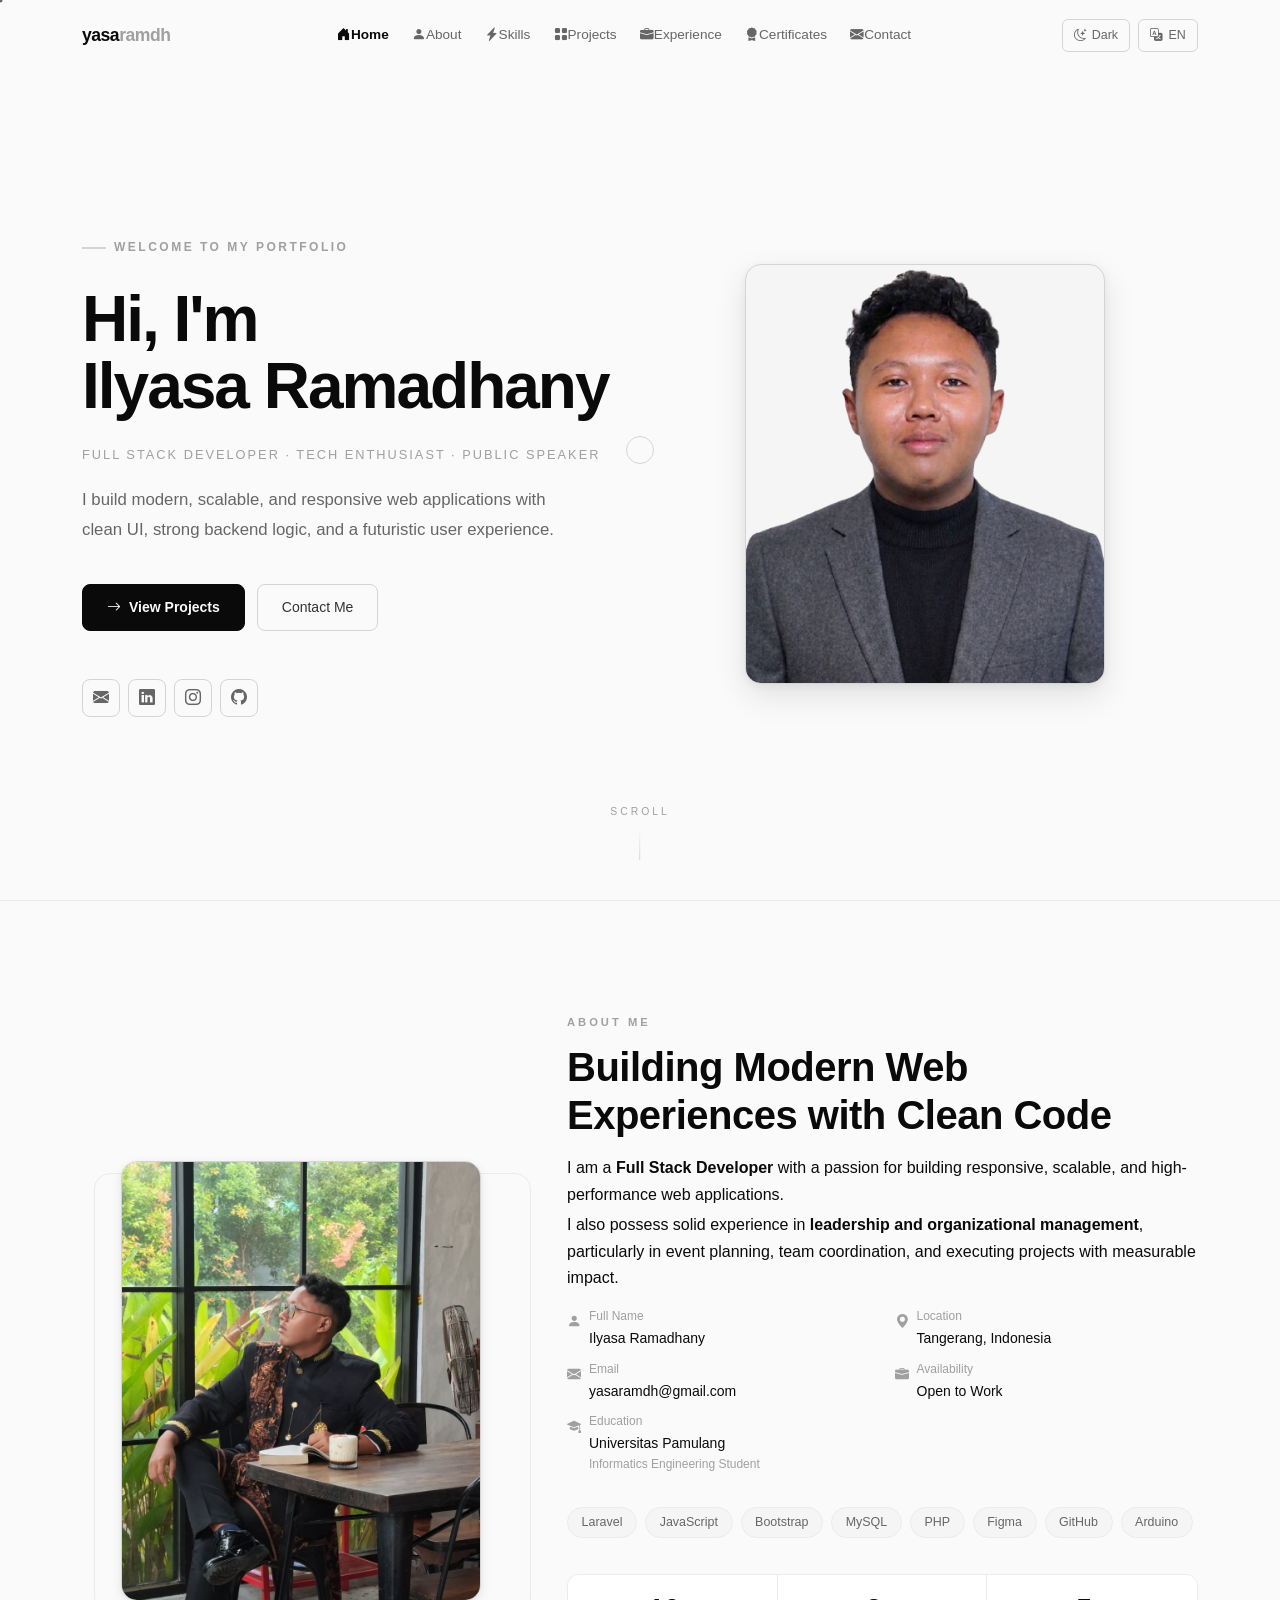
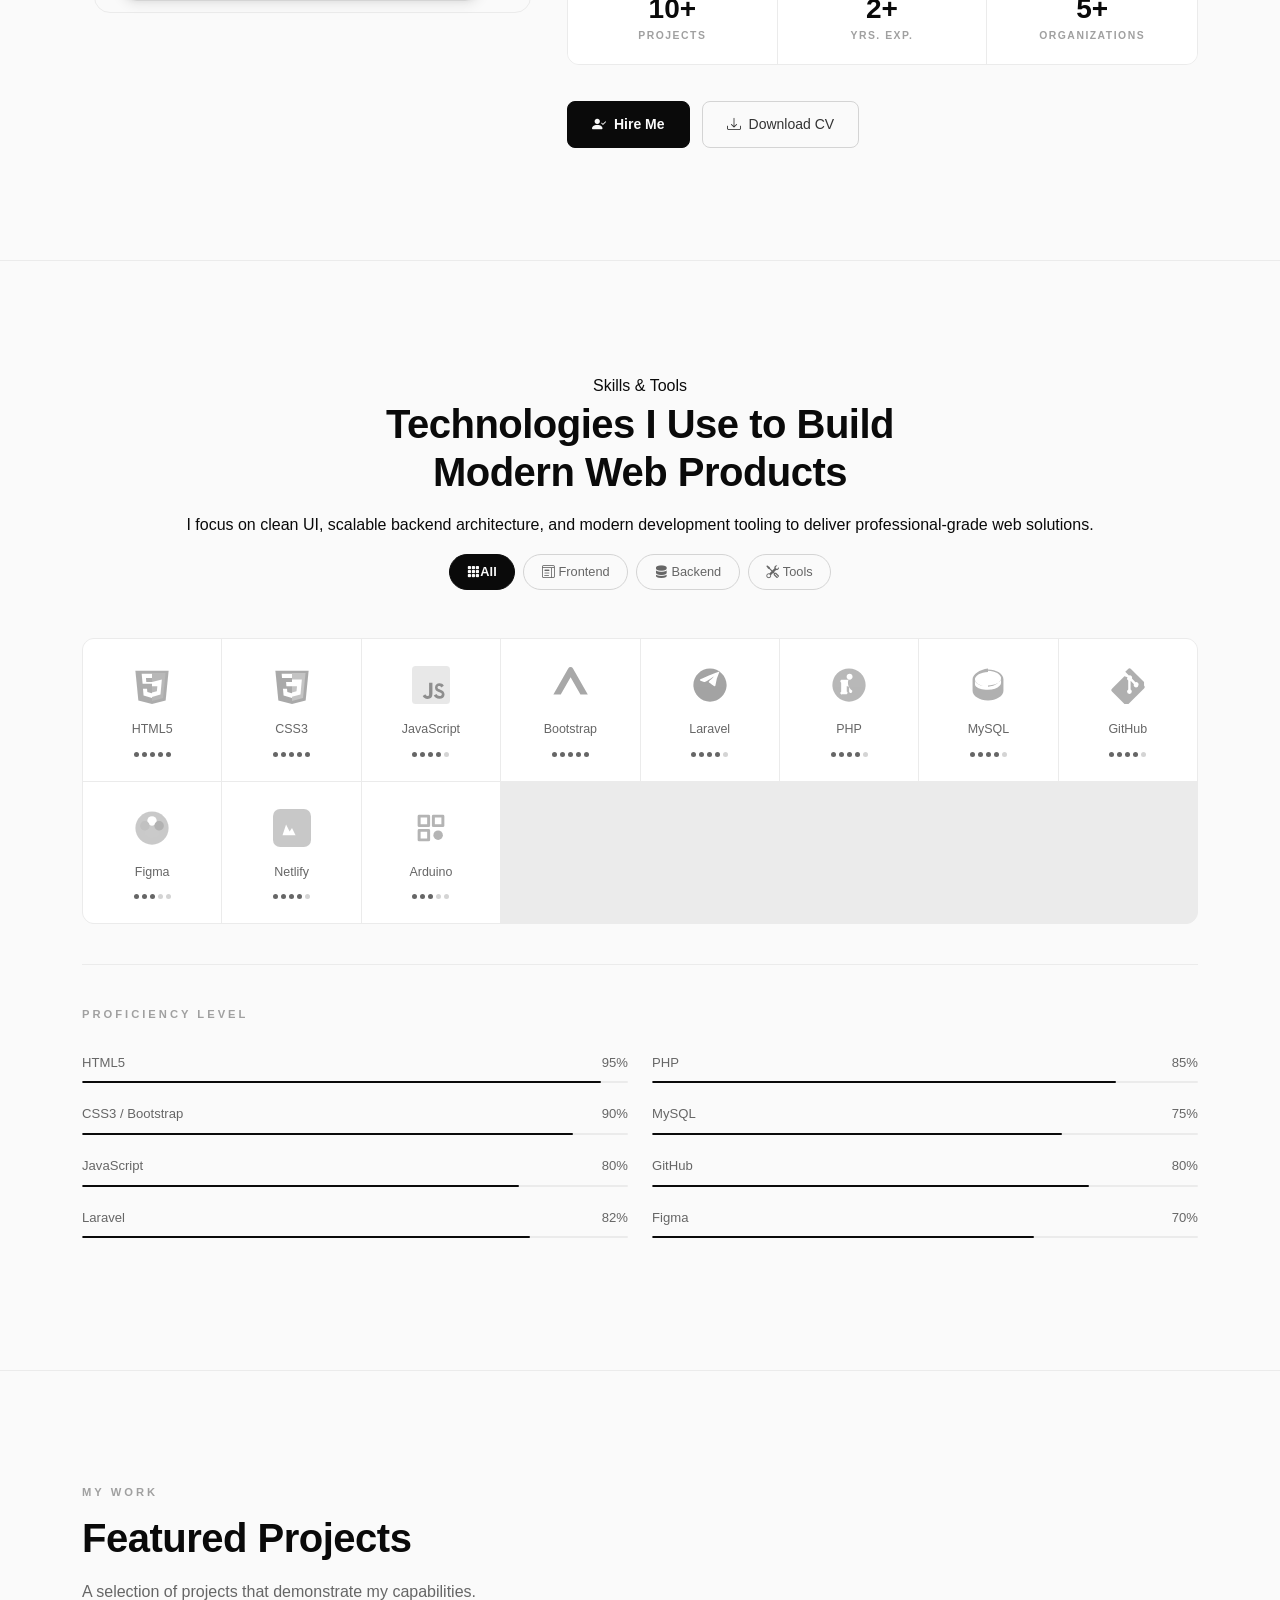
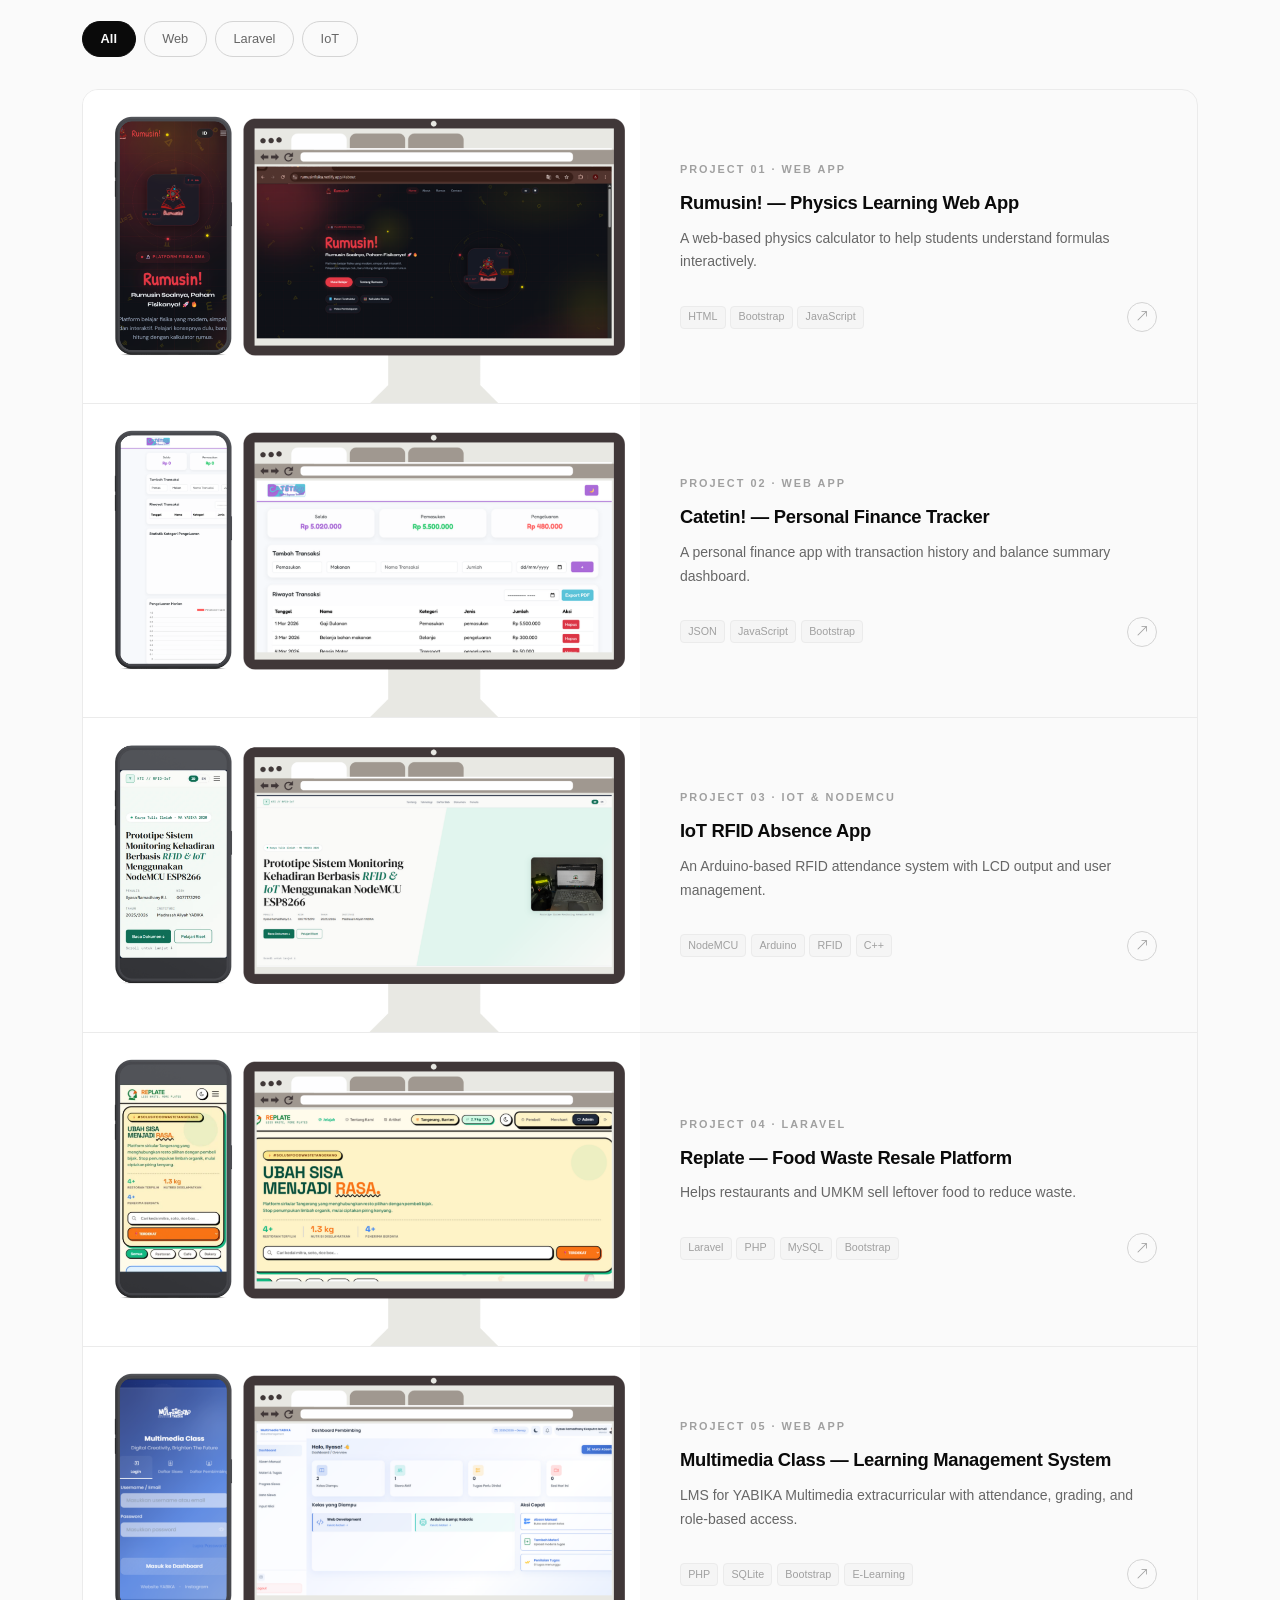
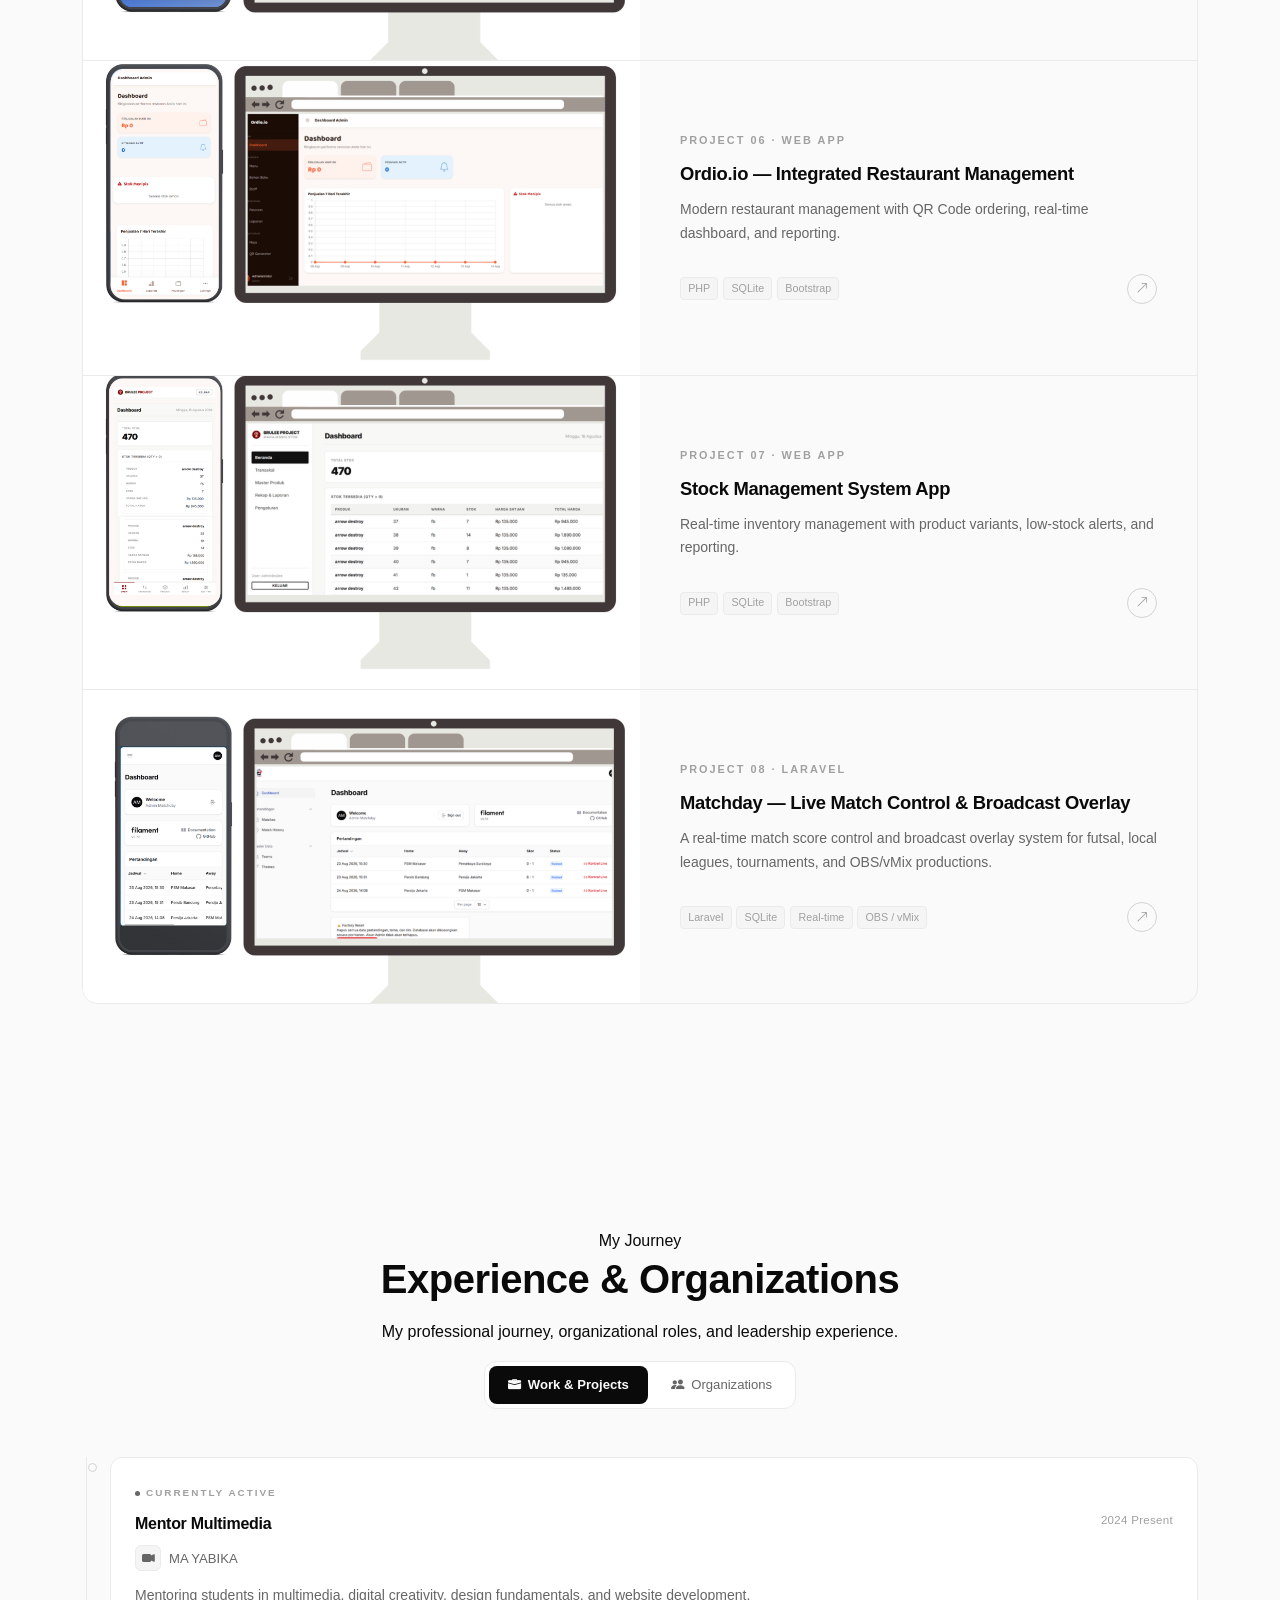
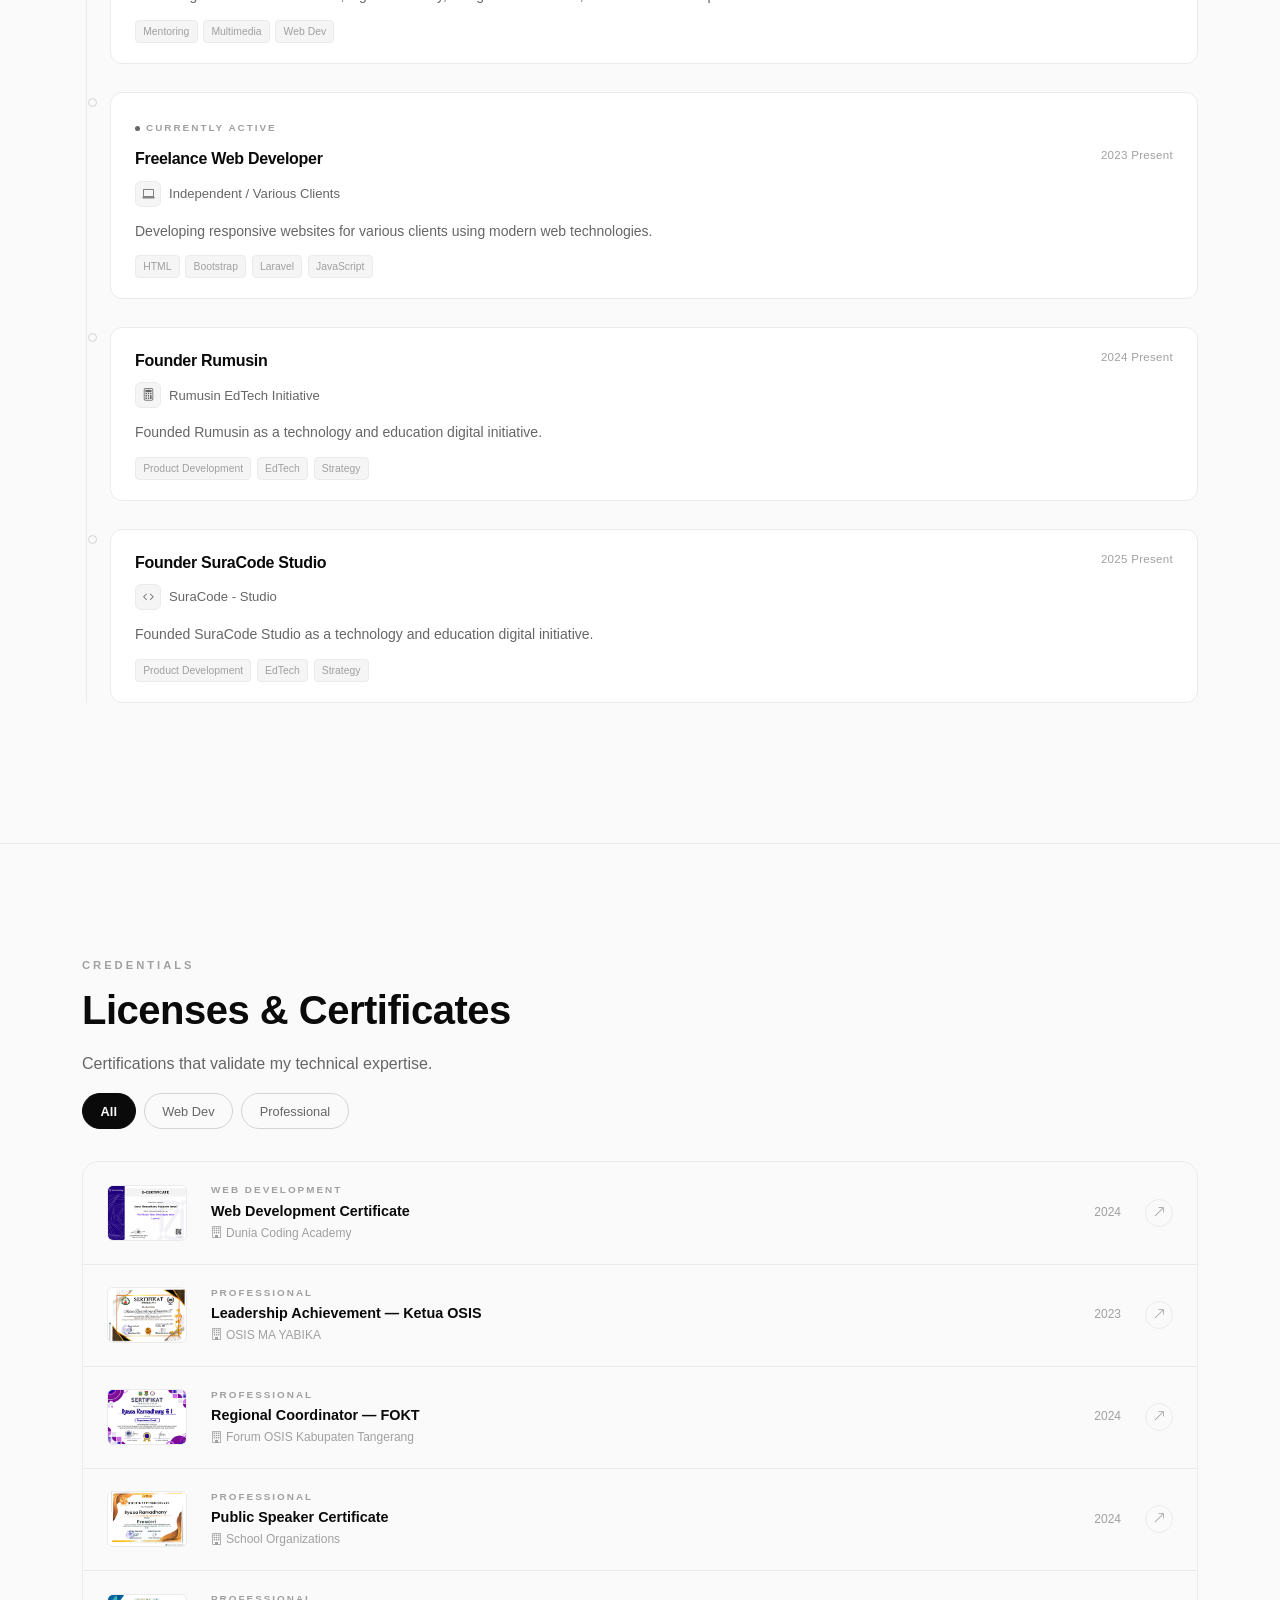
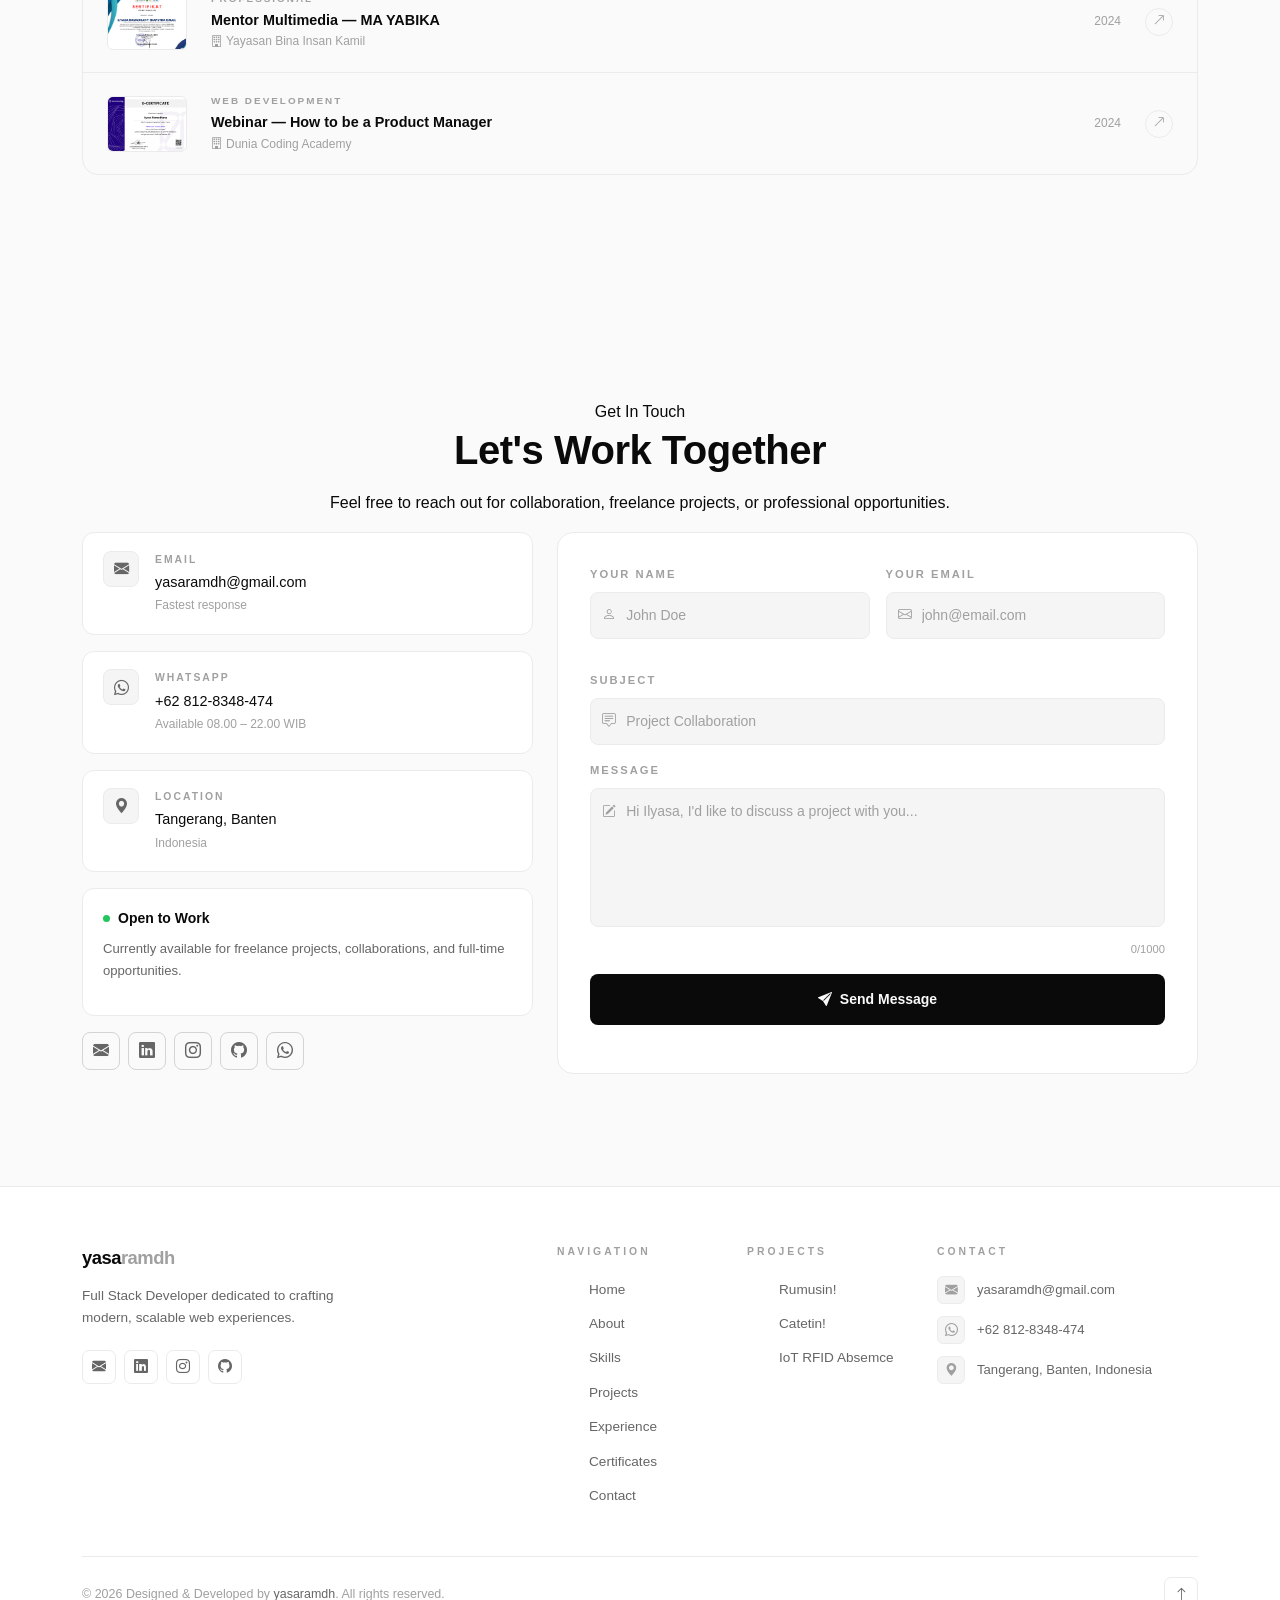
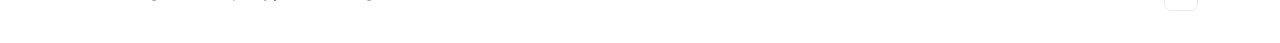
==== index.html @ f7b949aa "first commit" ====
<!DOCTYPE html>
<html lang="en" data-theme="light" data-lang="en">

<head>
  <meta charset="UTF-8">
  <meta name="viewport" content="width=device-width, initial-scale=1.0">

  <!-- SEO -->
  <meta name="description"
    content="Ilyasa Ramadhany  Full Stack Developer. Membangun aplikasi web modern, skalabel, dan responsif dengan antarmuka bersih dan pengalaman pengguna futuristik.">
  <meta name="keywords"
    content="Ilyasa Ramadhany, yasaramdh, Full Stack Developer, Web Developer, Laravel, Bootstrap, JavaScript, PHP, Portfolio, Tangerang">
  <meta name="author" content="Ilyasa Ramadhany">
  <meta name="robots" content="index, follow">
  <meta property="og:title" content="yasaramdh | Full Stack Developer Portfolio">
  <meta property="og:description"
    content="Full Stack Developer yang membangun aplikasi web modern dengan antarmuka bersih dan pengalaman futuristik.">
  <meta property="og:type" content="website">
  <meta property="og:url" content="https://ilyasaramadhany.my.id">
  <meta property="og:image" content="assets/img/bts-1.jpg">
  <meta name="twitter:card" content="summary_large_image">
  <title>yasaramdh | Portfolio</title>

    <!--Favicon-->
  <link rel="icon" type="image/jpeg" href="assets/icons/favicon_yr.jpg">

  <!-- Fonts -->
  <link rel="preconnect" href="https://fonts.googleapis.com">
  <link rel="preconnect" href="https://fonts.gstatic.com" crossorigin>
  <link href="https://fonts.googleapis.com/css2?family=Outfit:wght@400;500;600;700;800&family=Plus+Jakarta+Sans:wght@400;500;600;700&display=swap" rel="stylesheet">
  <!-- Bootstrap CSS -->
  <link href="https://cdn.jsdelivr.net/npm/bootstrap@5.3.3/dist/css/bootstrap.min.css" rel="stylesheet">
  <!-- Bootstrap Icons -->
  <link href="https://cdn.jsdelivr.net/npm/bootstrap-icons@1.11.3/font/bootstrap-icons.min.css" rel="stylesheet">
  <!-- Custom CSS -->
  <link rel="stylesheet" href="assets/css/style.css">

    <!--Ads Meta-->
  <meta name="google-adsense-account" content="ca-pub-4270350970153100">

  <!--Google Ads-->
  <script async custom-element="amp-auto-ads" src="https://cdn.ampproject.org/v0/amp-auto-ads-0.1.js"></script>

  <!--Google Search-->
  <meta name="google-site-verification" content="wo3xWBmhNS30y8zAuX06gkqOCtQbYNdqz15dmLyK0Y8" />

</head>

<body>

  <!-- Custom Cursor Elements -->
  <div id="cursor-dot"></div>
  <div id="cursor-ring"></div>

  <!-- â•â•â•â•â•â•â•â•â•â•â•â•â•â•â•â•â•â•â•â•â•â•â•â•â•â•â•â•â•â•â•â•â•â•â•â•â•â•â•
     PRELOADER
â•â•â•â•â•â•â•â•â•â•â•â•â•â•â•â•â•â•â•â•â•â•â•â•â•â•â•â•â•â•â•â•â•â•â•â•â•â•â•â• -->
  <div id="preloader">
    <div class="preloader-logo">yasa<span>ramdh</span></div>
    <div class="preloader-bar-track">
      <div class="preloader-bar-fill"></div>
    </div>
    <div class="preloader-percent">0%</div>
  </div>

  <!-- â•â•â•â•â•â•â•â•â•â•â•â•â•â•â•â•â•â•â•â•â•â•â•â•â•â•â•â•â•â•â•â•â•â•â•â•â•â•â•
     NAVBAR
â•â•â•â•â•â•â•â•â•â•â•â•â•â•â•â•â•â•â•â•â•â•â•â•â•â•â•â•â•â•â•â•â•â•â•â•â•â•â•â• -->
  <nav id="navbar" class="navbar navbar-expand-lg">
    <div class="container">
      <a class="navbar-brand" href="#home">yasa<span>ramdh</span></a>

      <!-- Mobile toggles -->
      <div class="d-flex align-items-center gap-2 d-lg-none ms-auto me-2">
        <button class="nav-toggle-btn" id="themeToggleMobile">
          <i class="bi bi-moon-stars" id="themeIconMobile"></i>
        </button>
        <button class="nav-toggle-btn" id="langToggleMobile">
          <span id="langLabelMobile">EN</span>
        </button>
      </div>

      <button class="navbar-toggler border-0" type="button" data-bs-toggle="collapse" data-bs-target="#navMenu" aria-expanded="false">
        <span style="display:flex;flex-direction:column;justify-content:space-between;width:20px;height:16px;">
          <span style="display:block;width:100%;height:1.5px;background:var(--text);border-radius:2px;"></span>
          <span style="display:block;width:100%;height:1.5px;background:var(--text);border-radius:2px;"></span>
          <span style="display:block;width:100%;height:1.5px;background:var(--text);border-radius:2px;"></span>
        </span>
      </button>

      <div class="collapse navbar-collapse" id="navMenu">
        <ul class="navbar-nav mx-auto gap-1">
            <li class="nav-item"><a class="nav-link active" href="#home" title="Home"><i class="bi bi-house-door-fill" aria-hidden="true"></i><span data-lang-en="Home"
              data-lang-id="Beranda">Home</span></a></li>
            <li class="nav-item"><a class="nav-link" href="#about" title="About"><i class="bi bi-person-fill" aria-hidden="true"></i><span data-lang-en="About" data-lang-id="Tentang">About</span></a>
          </li>
            <li class="nav-item"><a class="nav-link" href="#skills" title="Skills"><i class="bi bi-lightning-charge-fill" aria-hidden="true"></i><span data-lang-en="Skills"
              data-lang-id="Keahlian">Skills</span></a></li>
            <li class="nav-item"><a class="nav-link" href="#projects" title="Projects"><i class="bi bi-grid-fill" aria-hidden="true"></i><span data-lang-en="Projects"
              data-lang-id="Proyek">Projects</span></a></li>
            <li class="nav-item"><a class="nav-link" href="#experience" title="Experience"><i class="bi bi-briefcase-fill" aria-hidden="true"></i><span data-lang-en="Experience"
              data-lang-id="Pengalaman">Experience</span></a></li>
            <li class="nav-item"><a class="nav-link" href="#certificates" title="Certificates"><i class="bi bi-award-fill" aria-hidden="true"></i><span data-lang-en="Certificates"
              data-lang-id="Sertifikat">Certificates</span></a></li>
            <li class="nav-item"><a class="nav-link" href="#contact" title="Contact"><i class="bi bi-envelope-fill" aria-hidden="true"></i><span data-lang-en="Contact"
              data-lang-id="Kontak">Contact</span></a></li>
        </ul>
        <div class="d-none d-lg-flex align-items-center gap-2">
          <button class="nav-toggle-btn" id="themeToggle">
            <i class="bi bi-moon-stars" id="themeIcon"></i>
            <span id="themeLabel">Dark</span>
          </button>
          <button class="nav-toggle-btn" id="langToggle">
            <i class="bi bi-translate"></i>
            <span id="langLabel">EN</span>
          </button>
        </div>
      </div>
    </div>
  </nav>

  <!-- â•â•â•â•â•â•â•â•â•â•â•â•â•â•â•â•â•â•â•â•â•â•â•â•â•â•â•â•â•â•â•â•â•â•â•â•â•â•â•
     HERO
â•â•â•â•â•â•â•â•â•â•â•â•â•â•â•â•â•â•â•â•â•â•â•â•â•â•â•â•â•â•â•â•â•â•â•â•â•â•â•â• -->
  <section id="home">
    <div class="container position-relative z-1">
      <div class="row align-items-center gy-5">

        <!-- Left -->
        <div class="col-lg-6">
          <div class="hero-eyebrow">
            <span class="hero-eyebrow-line"></span>
            <span data-lang-en="Welcome to my portfolio" data-lang-id="Selamat datang di portofolio saya">Welcome to my portfolio</span>
          </div>

          <h1 class="hero-title">
            <span data-lang-en="Hi, I'm" data-lang-id="Halo, Saya">Hi, I'm</span><br>
            <span class="name-highlight">Ilyasa Ramadhany</span>
          </h1>

          <p class="hero-subtitle">
            <span data-lang-en="Full Stack Developer &middot; Tech Enthusiast &middot; Public Speaker"
              data-lang-id="Full Stack Developer &middot; Penggemar Teknologi &middot; Pembicara Publik">
              Full Stack Developer &middot; Tech Enthusiast &middot; Public Speaker
            </span>
          </p>

          <p class="hero-desc">
            <span
              data-lang-en="I build modern, scalable, and responsive web applications with clean UI, strong backend logic, and a futuristic user experience."
              data-lang-id="Saya membangun aplikasi web modern, skalabel, dan responsif dengan antarmuka yang bersih, logika backend yang kuat, dan pengalaman pengguna yang futuristik.">
              I build modern, scalable, and responsive web applications with clean UI, strong backend logic, and a
              futuristic user experience.
            </span>
          </p>

          <div class="hero-btns">
            <a href="#projects" class="btn-primary">
              <i class="bi bi-arrow-right"></i>
              <span data-lang-en="View Projects" data-lang-id="Lihat Proyek">View Projects</span>
            </a>
            <a href="#contact" class="btn-secondary">
              <span data-lang-en="Contact Me" data-lang-id="Hubungi Saya">Contact Me</span>
            </a>
          </div>

          <div class="hero-socials">
            <a href="mailto:yasaramdh@gmail.com" class="social-btn" title="Email"><i
                class="bi bi-envelope-fill"></i></a>
            <a href="https://www.linkedin.com/in/ilyasa-ramadhany-a26942252/" target="_blank" class="social-btn"
              title="LinkedIn"><i class="bi bi-linkedin"></i></a>
            <a href="https://www.instagram.com/yasaramdh_/" target="_blank" class="social-btn" title="Instagram"><i
                class="bi bi-instagram"></i></a>
            <a href="https://github.com/yasaramdh07" target="_blank" class="social-btn" title="GitHub"><i
                class="bi bi-github"></i></a>
          </div>
        </div>

        <!-- Right -->
        <div class="col-lg-6">
          <div class="hero-photo-wrap">
            <div class="hero-photo-frame">
              <img src="cv/cv.png" alt="Ilyasa Ramadhany">
            </div>
          </div>
        </div>

      </div>
    </div>
    <div class="scroll-hint">
      <span>Scroll</span>
      <div class="scroll-hint-line"></div>
    </div>
  </section>

  <!-- â•â•â•â•â•â•â•â•â•â•â•â•â•â•â•â•â•â•â•â•â•â•â•â•â•â•â•â•â•â•â•â•â•â•â•â•â•â•â•
     ABOUT
â•â•â•â•â•â•â•â•â•â•â•â•â•â•â•â•â•â•â•â•â•â•â•â•â•â•â•â•â•â•â•â•â•â•â•â•â•â•â•â• -->
  <section id="about">
    <div class="container">
      <div class="row align-items-center gy-5 gx-lg-5">

        <!-- Left: Image -->
        <div class="col-lg-5 reveal-left">
          <div class="about-image-wrap">
            <div class="about-deco"></div>
            <div class="about-img-frame">
              <img src="assets/img/about.jpg"
                alt="Ilyasa Ramadhany  About">
            </div>
          </div>
        </div>

        <!-- Right: Content -->
        <div class="col-lg-7 reveal-right">
          <div class="section-label" data-lang-en="About Me" data-lang-id="Tentang Saya">About Me</div>
          <h2 class="section-title">
            <span  data-lang-en="Building Modern Web" data-lang-id="Membangun Pengalaman Web">Building
              Modern Web</span><br>
            <span data-lang-en="Experiences with Clean Code" data-lang-id="Modern dengan Kode Bersih">Experiences with
              Clean Code</span>
          </h2>

          <p class="about-text">
            <span
              data-lang-en="I am a <strong>Full Stack Developer</strong> with a passion for building responsive, scalable, and high-performance web applications. I work extensively with <strong>Laravel</strong>, modern UI frameworks, and craft digital solutions that address real-world problems."
              data-lang-id="Saya adalah seorang <strong>Full Stack Developer</strong> yang berdedikasi dalam membangun aplikasi web yang responsif, skalabel, dan berperforma tinggi. Saya bekerja secara mendalam dengan <strong>Laravel</strong>, framework UI modern, serta merancang solusi digital yang menjawab permasalahan nyata.">
              I am a <strong>Full Stack Developer</strong> with a passion for building responsive, scalable, and
              high-performance web applications.
            </span>
          </p>
          <p class="about-text" style="margin-top:-0.75rem;">
            <span
              data-lang-en="I also possess solid experience in <strong>leadership and organizational management</strong>, particularly in event planning, team coordination, and executing projects with measurable impact."
              data-lang-id="Saya juga memiliki pengalaman yang kuat dalam <strong>kepemimpinan dan manajemen organisasi</strong>, khususnya dalam perencanaan acara, koordinasi tim, dan pelaksanaan proyek yang memberikan dampak nyata.">
              I also possess solid experience in <strong>leadership and organizational management</strong>, particularly
              in event planning, team coordination, and executing projects with measurable impact.
            </span>
          </p>

          <!-- Info grid -->
          <div class="about-info-list">
            <div class="about-info-item">
              <i class="bi bi-person-fill"></i>
              <div><small data-lang-en="Full Name" data-lang-id="Nama Lengkap">Full Name</small><span>Ilyasa
                  Ramadhany</span></div>
            </div>
            <div class="about-info-item">
              <i class="bi bi-geo-alt-fill"></i>
              <div><small data-lang-en="Location" data-lang-id="Lokasi">Location</small><span>Tangerang,
                  Indonesia</span></div>
            </div>
            <div class="about-info-item">
              <i class="bi bi-envelope-fill"></i>
              <div><small>Email</small><span>yasaramdh@gmail.com</span></div>
            </div>
            <div class="about-info-item">
              <i class="bi bi-briefcase-fill"></i>
              <div>
                <small data-lang-en="Availability" data-lang-id="Ketersediaan">Availability</small>
                <span data-lang-en="Open to Work" data-lang-id="Siap Berkolaborasi">Open to Work</span>
              </div>
            </div>
            <div class="about-info-item">
              <i class="bi bi-mortarboard-fill"></i>
              <div>
                <small data-lang-en="Education" data-lang-id="Pendidikan">Education</small>
                <span>Universitas Pamulang</span>
                <small data-lang-en="Informatics Engineering Student" data-lang-id="Mahasiswa Teknik Informatika">Informatics Engineering Student</small>
              </div>
            </div>
          </div>

          <!-- Tech chips -->
          <div class="about-chips">
            <span class="about-chip">Laravel</span>
            <span class="about-chip">JavaScript</span>
            <span class="about-chip">Bootstrap</span>
            <span class="about-chip">MySQL</span>
            <span class="about-chip">PHP</span>
            <span class="about-chip">Figma</span>
            <span class="about-chip">GitHub</span>
            <span class="about-chip">Arduino</span>
          </div>

          <!-- Stats -->
          <div class="about-stats">
            <div class="about-stat-item">
              <div class="about-stat-num">10+</div>
              <div class="about-stat-label" data-lang-en="Projects" data-lang-id="Proyek">Projects</div>
            </div>
            <div class="about-stat-item">
              <div class="about-stat-num">2+</div>
              <div class="about-stat-label" data-lang-en="Yrs. Exp." data-lang-id="Thn. Pengalaman">Yrs. Exp.</div>
            </div>
            <div class="about-stat-item">
              <div class="about-stat-num">5+</div>
              <div class="about-stat-label" data-lang-en="Organizations" data-lang-id="Organisasi">Organizations</div>
            </div>
          </div>

          <!-- Actions -->
          <div class="about-actions">
            <a href="#contact" class="btn-primary">
              <i class="bi bi-person-check-fill"></i>
              <span data-lang-en="Hire Me" data-lang-id="Rekrut Saya">Hire Me</span>
            </a>
            <a href="cv/cvilyasa.html" target="_blank"
              class="btn-secondary">
              <i class="bi bi-download"></i>
              <span data-lang-en="Download CV" data-lang-id="Unduh CV">Download CV</span>
            </a>
          </div>
        </div>

      </div>
    </div>
  </section>

  <!-- â•â•â•â•â•â•â•â•â•â•â•â•â•â•â•â•â•â•â•â•â•â•â•â•â•â•â•â•â•â•â•â•â•â•â•â•â•â•â•
     SKILLS
â•â•â•â•â•â•â•â•â•â•â•â•â•â•â•â•â•â•â•â•â•â•â•â•â•â•â•â•â•â•â•â•â•â•â•â•â•â•â•â• -->
  <section id="skills">
    <div class="container">

      <div class="text-center reveal">
        <div class="section-eyebrow justify-content-center" data-lang-en="Skills & Tools"
          data-lang-id="Keahlian & Alat">Skills & Tools</div>
        <h2 class="section-title">
          <span  data-lang-en="Technologies I Use to Build"
            data-lang-id="Teknologi yang Saya Gunakan">Technologies I Use to Build</span><br>
          <span data-lang-en="Modern Web Products" data-lang-id="untuk Membangun Produk Web Modern">Modern Web
            Products</span>
        </h2>
        <p class="section-sub"
          data-lang-en="I focus on clean UI, scalable backend architecture, and modern development tooling to deliver professional-grade web solutions."
          data-lang-id="Saya berfokus pada antarmuka yang bersih, arsitektur backend yang skalabel, dan tooling pengembangan modern untuk menghadirkan solusi web tingkat profesional.">
          I focus on clean UI, scalable backend architecture, and modern development tooling to deliver
          professional-grade web solutions.
        </p>
      </div>

      <!-- Filters -->
      <div class="d-flex flex-wrap gap-2 justify-content-center skill-filters mb-5 reveal">
        <button class="filter-btn active" data-filter="all"><i class="bi bi-grid-3x3-gap-fill"></i><span
            data-lang-en="All" data-lang-id="Semua">All</span></button>
        <button class="filter-btn" data-filter="frontend"><i class="bi bi-layout-text-window"></i> Frontend</button>
        <button class="filter-btn" data-filter="backend"><i class="bi bi-server"></i> Backend</button>
        <button class="filter-btn" data-filter="tools"><i class="bi bi-tools"></i> Tools</button>
      </div>

      <!-- Cards -->
      <div class="skills-grid" id="skillsGrid">
        <!-- Frontend -->
        <div class="skill-card" data-cat="frontend">
          <div class="skill-logo"><svg viewBox="0 0 32 32">
              <path d="M2 4l2.5 25L16 32l11.5-3L30 4z" fill="#E44D26" />
              <path d="M16 29.5l9.3-2.6 2.1-21.1H16z" fill="#F16529" />
              <path d="M16 13.5H11.2l-.3-3.5H16V6.5H7.3l.8 8.5H16zm0 9.3l-.1.1-3.8-1-.3-2.8H8.4l.5 5.8 7.1 2z"
                fill="#fff" />
              <path d="M16 13.5v3.5h4.5l-.4 4.3-4.1 1.1v3.6l7.1-2 .1-.6 1.1-12z" fill="#fff" />
            </svg></div>
          <div class="skill-name">HTML5</div>
          <div class="skill-level-dot">
            <div class="dot filled"></div>
            <div class="dot filled"></div>
            <div class="dot filled"></div>
            <div class="dot filled"></div>
            <div class="dot filled"></div>
          </div>
        </div>
        <div class="skill-card" data-cat="frontend">
          <div class="skill-logo"><svg viewBox="0 0 32 32">
              <path d="M2 4l2.5 25L16 32l11.5-3L30 4z" fill="#1572B6" />
              <path d="M16 29.5l9.3-2.6 2.1-21.1H16z" fill="#33A9DC" />
              <path d="M16 13.5H11l.3 3.5H16V13.5zm0-7H7.3l.3 3.5H16V6.5zm0 16.3l-.1.1-3.8-1-.3-2.8H8.4l.5 5.8 7.1 2z"
                fill="#fff" />
              <path d="M16 13.5v3.5h4.2l-.4 4.3-3.8 1v3.6l7.1-2 .1-.6 1.1-12H16z" fill="#fff" />
            </svg></div>
          <div class="skill-name">CSS3</div>
          <div class="skill-level-dot">
            <div class="dot filled"></div>
            <div class="dot filled"></div>
            <div class="dot filled"></div>
            <div class="dot filled"></div>
            <div class="dot filled"></div>
          </div>
        </div>
        <div class="skill-card" data-cat="frontend">
          <div class="skill-logo"><svg viewBox="0 0 32 32">
              <rect width="32" height="32" rx="3" fill="#F7DF1E" />
              <path
                d="M9 25.2l2.3-1.4c.4.8.8 1.4 1.7 1.4.9 0 1.4-.3 1.4-1.7V14h2.8v9.6c0 2.8-1.6 4.1-4 4.1-2.1 0-3.4-1.1-4.2-2.5zm9.3-.3l2.3-1.4c.6 1 1.3 1.7 2.7 1.7 1.1 0 1.8-.6 1.8-1.3 0-.9-.7-1.2-1.9-1.7l-.7-.3c-1.9-.8-3.1-1.8-3.1-3.9 0-1.9 1.5-3.4 3.8-3.4 1.6 0 2.8.6 3.6 2l-2.2 1.4c-.4-.8-1-1.1-1.8-1.1-.8 0-1.3.5-1.3 1.1 0 .8.5 1.1 1.7 1.6l.7.3c2.2.9 3.5 1.9 3.5 4.1 0 2.3-1.8 3.6-4.3 3.6-2.4 0-3.9-1.1-4.8-2.7z"
                fill="#323330" />
            </svg></div>
          <div class="skill-name">JavaScript</div>
          <div class="skill-level-dot">
            <div class="dot filled"></div>
            <div class="dot filled"></div>
            <div class="dot filled"></div>
            <div class="dot filled"></div>
            <div class="dot"></div>
          </div>
        </div>
        <div class="skill-card" data-cat="frontend">
          <div class="skill-logo"><svg viewBox="0 0 32 32">
              <path d="M14.5 2.1L2 24h6.2l8.3-14.5L24.8 24H31L18.5 2.1a2.3 2.3 0 00-4 0z" fill="#7952B3" />
            </svg></div>
          <div class="skill-name">Bootstrap</div>
          <div class="skill-level-dot">
            <div class="dot filled"></div>
            <div class="dot filled"></div>
            <div class="dot filled"></div>
            <div class="dot filled"></div>
            <div class="dot filled"></div>
          </div>
        </div>
        <!-- Backend -->
        <div class="skill-card" data-cat="backend">
          <div class="skill-logo"><svg viewBox="0 0 32 32">
              <path
                d="M16 2C8.3 2 2 8.3 2 16s6.3 14 14 14 14-6.3 14-14S23.7 2 16 2zm5.7 8.7c-.1.7-.8 4.2-1.1 5.6-.1.6-.4.8-.6.8-.5 0-1-.4-1.5-.8-.8-.6-2.7-2-3.3-2.4-.1-.1-.3-.3-.3-.5s.3-.5.6-.8c.4-.4 3.7-3.4 3.8-3.7.1-.1 0-.2-.1-.1-.1 0-4.4 2.9-6.2 4.1-.6.4-1.1.5-1.6.5-.5 0-1.5-.3-2.2-.6-.9-.3-1.6-.5-1.6-1.1 0-.3.4-.6 1.3-.9 4.9-2.1 8.2-3.5 9.9-4.2 1.4-.6 2.9-1.2 4-1.6.2-.1.4-.1.6-.1.2 0 .4.1.4.4z"
                fill="#FF2D20" />
            </svg></div>
          <div class="skill-name">Laravel</div>
          <div class="skill-level-dot">
            <div class="dot filled"></div>
            <div class="dot filled"></div>
            <div class="dot filled"></div>
            <div class="dot filled"></div>
            <div class="dot"></div>
          </div>
        </div>
        <div class="skill-card" data-cat="backend">
          <div class="skill-logo"><svg viewBox="0 0 32 32">
              <path
                d="M16 2a14 14 0 100 28A14 14 0 0016 2zm.5 4.5c1.4 0 2.5 1.1 2.5 2.5S17.9 11.5 16.5 11.5 14 10.4 14 9s1.1-2.5 2.5-2.5zM10 24c-.7 0-1.3-.6-1.3-1.3 0-.5.3-.9.7-1.1V14c-.4-.2-.7-.6-.7-1.1 0-.7.6-1.3 1.3-1.3h5.5l-.1.3c-.2.7-.3 1.4-.3 2.1 0 2.8 1.4 5.2 3.6 6.7v.7c0 .7-.6 1.3-1.3 1.3s-1.3-.6-1.3-1.3v-3.8a5 5 0 01-2-.7v4.5c.4.2.7.6.7 1.1 0 .7-.6 1.3-1.3 1.3H10z"
                fill="#777BB4" />
            </svg></div>
          <div class="skill-name">PHP</div>
          <div class="skill-level-dot">
            <div class="dot filled"></div>
            <div class="dot filled"></div>
            <div class="dot filled"></div>
            <div class="dot filled"></div>
            <div class="dot"></div>
          </div>
        </div>
        <div class="skill-card" data-cat="backend">
          <div class="skill-logo"><svg viewBox="0 0 32 32">
              <path
                d="M16 2C9 3 3 6.7 3 11.2v9.6C3 25.3 9 29 16 29s13-3.7 13-8.2v-9.6C29 6.7 23 3 16 3zm0 2c6.1 0 11 3.2 11 6.2S22.1 17.4 16 17.4 5 14.2 5 11.2 9.9 5 16 5zm0 12.4c6.1 0 11-2.6 11-5.8v3.6c0 3.1-4.9 5.8-11 5.8S5 18.3 5 15.2v-3.6c0 3.2 4.9 5.8 11 5.8zm0 5.8c-6.1 0-11-2.6-11-5.8v3.8c0 3.1 4.9 5.8 11 5.8s11-2.7 11-5.8v-3.8c0 3.2-4.9 5.8-11 5.8z"
                fill="#4479A1" />
            </svg></div>
          <div class="skill-name">MySQL</div>
          <div class="skill-level-dot">
            <div class="dot filled"></div>
            <div class="dot filled"></div>
            <div class="dot filled"></div>
            <div class="dot filled"></div>
            <div class="dot"></div>
          </div>
        </div>
        <!-- Tools -->
        <div class="skill-card" data-cat="tools">
          <div class="skill-logo"><svg viewBox="0 0 32 32">
              <path
                d="M29.5 13.5L18.5 2.5a1.7 1.7 0 00-2.4 0l-2.4 2.4 3.1 3.1a2 2 0 012.5 2.6l3 3a2 2 0 012.5 2.5 2 2 0 01-2 2 2 2 0 01-1.4-.6 2 2 0 01-.4-2.2l-2.8-2.8v7.3a2 2 0 011 1.7 2 2 0 01-2 2 2 2 0 01-2-2c0-.8.4-1.4 1-1.8v-7.4a2 2 0 01-1-1.7 2 2 0 01.4-1.2L13 8.6 2.5 19.1a1.7 1.7 0 000 2.4l11 11a1.7 1.7 0 002.4 0l13.6-13.6a1.7 1.7 0 000-2.4z"
                fill="#F54D27" />
            </svg></div>
          <div class="skill-name">GitHub</div>
          <div class="skill-level-dot">
            <div class="dot filled"></div>
            <div class="dot filled"></div>
            <div class="dot filled"></div>
            <div class="dot filled"></div>
            <div class="dot"></div>
          </div>
        </div>
        <div class="skill-card" data-cat="tools">
          <div class="skill-logo"><svg viewBox="0 0 32 32">
              <path d="M16 2C8.3 2 2 8.3 2 16s6.3 14 14 14 14-6.3 14-14S23.7 2 16 2z" fill="#1ABCFE" />
              <circle cx="16" cy="10" r="4" fill="#fff" />
              <path d="M16 16c-3.3 0-6 1.8-6 4s2.7 4 6 4 6-1.8 6-4-2.7-4-6-4z" fill="#0ACF83" />
              <path d="M10 10c-2.2 0-4 1.8-4 4s1.8 4 4 4 4-1.8 4-4-1.8-4-4-4z" fill="#FF7262" />
              <path d="M22 10c-2.2 0-4 1.8-4 4s1.8 4 4 4 4-1.8 4-4-1.8-4-4-4z" fill="#A259FF" />
            </svg></div>
          <div class="skill-name">Figma</div>
          <div class="skill-level-dot">
            <div class="dot filled"></div>
            <div class="dot filled"></div>
            <div class="dot filled"></div>
            <div class="dot"></div>
            <div class="dot"></div>
          </div>
        </div>
        <div class="skill-card" data-cat="tools">
          <div class="skill-logo"><svg viewBox="0 0 32 32">
              <rect width="32" height="32" rx="6" fill="#00C7B7" />
              <path d="M8 22l3-9 3 6 2-3 3 6H8z" fill="#fff" />
            </svg></div>
          <div class="skill-name">Netlify</div>
          <div class="skill-level-dot">
            <div class="dot filled"></div>
            <div class="dot filled"></div>
            <div class="dot filled"></div>
            <div class="dot filled"></div>
            <div class="dot"></div>
          </div>
        </div>
        <div class="skill-card" data-cat="tools">
          <div class="skill-logo"><svg viewBox="0 0 32 32">
              <path d="M6 6h8v8H6zm12 0h8v8h-8zM6 18h8v8H6z" fill="none" stroke="#00979D" stroke-width="2.5"
                stroke-linejoin="round" />
              <circle cx="22" cy="22" r="4" fill="#00979D" />
            </svg></div>
          <div class="skill-name">Arduino</div>
          <div class="skill-level-dot">
            <div class="dot filled"></div>
            <div class="dot filled"></div>
            <div class="dot filled"></div>
            <div class="dot"></div>
            <div class="dot"></div>
          </div>
        </div>
      </div>

      <!-- Divider -->
      <div class="skills-divider reveal"></div>

      <!-- Progress bars -->
      <div class="row reveal">
        <div class="col-12 mb-3">
          <p class="section-label" data-lang-en="Proficiency Level" data-lang-id="Tingkat Kemahiran">Proficiency Level
          </p>
        </div>
        <div class="col-md-6">
          <div class="progress-label"><span>HTML5</span><span>95%</span></div>
          <div class="progress-track">
            <div class="progress-fill" data-width="95"></div>
          </div>
          <div class="progress-label"><span>CSS3 / Bootstrap</span><span>90%</span></div>
          <div class="progress-track">
            <div class="progress-fill" data-width="90"></div>
          </div>
          <div class="progress-label"><span>JavaScript</span><span>80%</span></div>
          <div class="progress-track">
            <div class="progress-fill" data-width="80"></div>
          </div>
          <div class="progress-label"><span>Laravel</span><span>82%</span></div>
          <div class="progress-track">
            <div class="progress-fill" data-width="82"></div>
          </div>
        </div>
        <div class="col-md-6">
          <div class="progress-label"><span>PHP</span><span>85%</span></div>
          <div class="progress-track">
            <div class="progress-fill" data-width="85"></div>
          </div>
          <div class="progress-label"><span>MySQL</span><span>75%</span></div>
          <div class="progress-track">
            <div class="progress-fill" data-width="75"></div>
          </div>
          <div class="progress-label"><span>GitHub</span><span>80%</span></div>
          <div class="progress-track">
            <div class="progress-fill" data-width="80"></div>
          </div>
          <div class="progress-label"><span>Figma</span><span>70%</span></div>
          <div class="progress-track">
            <div class="progress-fill" data-width="70"></div>
          </div>
        </div>
      </div>

    </div>
  </section>

  <!-- â•â•â•â•â•â•â•â•â•â•â•â•â•â•â•â•â•â•â•â•â•â•â•â•â•â•â•â•â•â•â•â•â•â•â•â•â•â•â•
     PROJECTS
â•â•â•â•â•â•â•â•â•â•â•â•â•â•â•â•â•â•â•â•â•â•â•â•â•â•â•â•â•â•â•â•â•â•â•â•â•â•â•â• -->
  <section id="projects">
    <div class="container">

      <div class="reveal">
        <span class="section-label" data-lang-en="My Work" data-lang-id="Karya Saya">My Work</span>
        <h2 class="section-title" data-lang-en="Featured Projects" data-lang-id="Proyek Unggulan">Featured Projects</h2>
        <p class="section-desc"
          data-lang-en="A selection of projects that demonstrate my capabilities."
          data-lang-id="Sejumlah proyek yang mencerminkan kemampuan saya.">
          A selection of projects that demonstrate my capabilities.
        </p>
      </div>

      <!-- Filters -->
      <div class="d-flex flex-wrap gap-2 proj-filters reveal">
        <button class="filter-btn active" data-filter="all"><span data-lang-en="All" data-lang-id="Semua">All</span></button>
        <button class="filter-btn" data-filter="web">Web</button>
        <button class="filter-btn" data-filter="laravel">Laravel</button>
        <button class="filter-btn" data-filter="iot">IoT</button>
      </div>

      <!-- Projects List -->
      <div class="projects-list" id="projectsGrid">

        <div class="proj-row" data-cat="web" data-project="rumusin">
          <div class="proj-row-thumb">
            <img src="assets/img/app/rumusin-apps.png" alt="Rumusin">
          </div>
          <div class="proj-row-body">
            <div class="proj-row-num">Project 01 &middot; Web App</div>
            <div class="proj-row-title">Rumusin! &mdash; Physics Learning Web App</div>
            <p class="proj-row-desc"
              data-lang-en="A web-based physics calculator to help students understand and calculate formulas interactively."
              data-lang-id="Kalkulator fisika berbasis web untuk membantu siswa memahami rumus fisika secara interaktif.">A web-based physics calculator to help students understand formulas interactively.</p>
            <div class="proj-row-footer">
              <div class="proj-row-tags"><span class="proj-row-tag">HTML</span><span class="proj-row-tag">Bootstrap</span><span class="proj-row-tag">JavaScript</span></div>
              <div class="proj-row-arrow"><i class="bi bi-arrow-up-right"></i></div>
            </div>
          </div>
        </div>

        <div class="proj-row" data-cat="web" data-project="catetin">
          <div class="proj-row-thumb">
            <img src="assets/img/app/catetin-app.png" alt="Catetin">
          </div>
          <div class="proj-row-body">
            <div class="proj-row-num">Project 02 &middot; Web App</div>
            <div class="proj-row-title">Catetin! &mdash; Personal Finance Tracker</div>
            <p class="proj-row-desc"
              data-lang-en="A personal finance tracking app to record income and expenses with clear transaction history."
              data-lang-id="Aplikasi pencatat keuangan pribadi dengan riwayat transaksi yang jelas.">A personal finance app with transaction history and balance summary dashboard.</p>
            <div class="proj-row-footer">
              <div class="proj-row-tags"><span class="proj-row-tag">JSON</span><span class="proj-row-tag">JavaScript</span><span class="proj-row-tag">Bootstrap</span></div>
              <div class="proj-row-arrow"><i class="bi bi-arrow-up-right"></i></div>
            </div>
          </div>
        </div>

        <div class="proj-row" data-cat="iot" data-project="rfid">
          <div class="proj-row-thumb">
            <img src="assets/img/app/rfid-apps.png" alt="RFID App">
          </div>
          <div class="proj-row-body">
            <div class="proj-row-num">Project 03 &middot; IoT &amp; NodeMCU</div>
            <div class="proj-row-title">IoT RFID Absence App</div>
            <p class="proj-row-desc"
              data-lang-en="An Arduino-based RFID attendance system with LCD output and real-time user management."
              data-lang-id="Sistem kehadiran berbasis RFID Arduino dengan output LCD dan manajemen pengguna real-time.">An Arduino-based RFID attendance system with LCD output and user management.</p>
            <div class="proj-row-footer">
              <div class="proj-row-tags"><span class="proj-row-tag">NodeMCU</span><span class="proj-row-tag">Arduino</span><span class="proj-row-tag">RFID</span><span class="proj-row-tag">C++</span></div>
              <div class="proj-row-arrow"><i class="bi bi-arrow-up-right"></i></div>
            </div>
          </div>
        </div>

        <div class="proj-row" data-cat="laravel" data-project="replate">
          <div class="proj-row-thumb">
            <img src="assets/img/app/replate-apps.png" alt="Replate">
          </div>
          <div class="proj-row-body">
            <div class="proj-row-num">Project 04 &middot; Laravel</div>
            <div class="proj-row-title">Replate &mdash; Food Waste Resale Platform</div>
            <p class="proj-row-desc"
              data-lang-en="A web-based platform helping restaurants and UMKM sell leftover food at a discount to reduce food waste."
              data-lang-id="Platform berbasis web yang membantu restoran/UMKM menjual makanan sisa dengan harga lebih murah.">Helps restaurants and UMKM sell leftover food to reduce waste.</p>
            <div class="proj-row-footer">
              <div class="proj-row-tags"><span class="proj-row-tag">Laravel</span><span class="proj-row-tag">PHP</span><span class="proj-row-tag">MySQL</span><span class="proj-row-tag">Bootstrap</span></div>
              <div class="proj-row-arrow"><i class="bi bi-arrow-up-right"></i></div>
            </div>
          </div>
        </div>

        <div class="proj-row" data-cat="web" data-project="lms">
          <div class="proj-row-thumb">
            <img src="assets/img/app/lms-apps.png" alt="LMS">
          </div>
          <div class="proj-row-body">
            <div class="proj-row-num">Project 05 &middot; Web App</div>
            <div class="proj-row-title">Multimedia Class &mdash; Learning Management System</div>
            <p class="proj-row-desc"
              data-lang-en="Web-based LMS for the Multimedia extracurricular at YABIKA with attendance, grading, role-based access, and cloud storage."
              data-lang-id="LMS berbasis web untuk Multimedia YABIKA dengan absensi, penilaian, akses berbasis peran, dan penyimpanan cloud.">LMS for YABIKA Multimedia extracurricular with attendance, grading, and role-based access.</p>
            <div class="proj-row-footer">
              <div class="proj-row-tags"><span class="proj-row-tag">PHP</span><span class="proj-row-tag">SQLite</span><span class="proj-row-tag">Bootstrap</span><span class="proj-row-tag">E-Learning</span></div>
              <div class="proj-row-arrow"><i class="bi bi-arrow-up-right"></i></div>
            </div>
          </div>
        </div>

        <div class="proj-row" data-cat="web" data-project="ordio">
          <div class="proj-row-thumb">
            <img src="assets/img/app/ordio-apps.png" alt="Ordio">
          </div>
          <div class="proj-row-body">
            <div class="proj-row-num">Project 06 &middot; Web App</div>
            <div class="proj-row-title">Ordio.io &mdash; Integrated Restaurant Management</div>
            <p class="proj-row-desc"
              data-lang-en="A modern restaurant management system with QR Code ordering, real-time cashier dashboard, and financial reporting."
              data-lang-id="Sistem manajemen restoran modern dengan pemesanan QR Code, dashboard kasir real-time, dan laporan keuangan.">Modern restaurant management with QR Code ordering, real-time dashboard, and reporting.</p>
            <div class="proj-row-footer">
              <div class="proj-row-tags"><span class="proj-row-tag">PHP</span><span class="proj-row-tag">SQLite</span><span class="proj-row-tag">Bootstrap</span></div>
              <div class="proj-row-arrow"><i class="bi bi-arrow-up-right"></i></div>
            </div>
          </div>
        </div>

        <div class="proj-row" data-cat="web" data-project="sms">
          <div class="proj-row-thumb">
            <img src="assets/img/app/sms-apps.png" alt="SMS">
          </div>
          <div class="proj-row-body">
            <div class="proj-row-num">Project 07 &middot; Web App</div>
            <div class="proj-row-title">Stock Management System App</div>
            <p class="proj-row-desc"
              data-lang-en="Web-based inventory management with real-time stock tracking, product variants, low-stock alerts, and PDF/Excel reporting."
              data-lang-id="Manajemen inventaris berbasis web dengan pelacakan stok real-time, variasi produk, peringatan stok rendah, dan laporan PDF/Excel.">Real-time inventory management with product variants, low-stock alerts, and reporting.</p>
            <div class="proj-row-footer">
              <div class="proj-row-tags"><span class="proj-row-tag">PHP</span><span class="proj-row-tag">SQLite</span><span class="proj-row-tag">Bootstrap</span></div>
              <div class="proj-row-arrow"><i class="bi bi-arrow-up-right"></i></div>
            </div>
          </div>
        </div>

        <div class="proj-row" data-cat="laravel" data-project="matchday">
          <div class="proj-row-thumb">
            <img src="assets/img/app/matchday-apps.png" alt="Matchday">
          </div>
          <div class="proj-row-body">
            <div class="proj-row-num">Project 08 &middot; Laravel</div>
            <div class="proj-row-title">Matchday &mdash; Live Match Control &amp; Broadcast Overlay</div>
            <p class="proj-row-desc"
              data-lang-en="A real-time match score control and broadcast overlay system for futsal, local leagues, tournaments, and OBS/vMix productions."
              data-lang-id="Sistem kontrol skor pertandingan dan overlay broadcast real-time untuk futsal, liga lokal, turnamen, dan produksi siaran berbasis OBS/vMix.">A real-time match score control and broadcast overlay system for futsal, local leagues, tournaments, and OBS/vMix productions.</p>
            <div class="proj-row-footer">
              <div class="proj-row-tags"><span class="proj-row-tag">Laravel</span><span class="proj-row-tag">SQLite</span><span class="proj-row-tag">Real-time</span><span class="proj-row-tag">OBS / vMix</span></div>
              <div class="proj-row-arrow"><i class="bi bi-arrow-up-right"></i></div>
            </div>
          </div>
        </div>

      </div>
    </div>
  </section>




      </div>
    </div>
  </section>

  <!-- Project Modal -->
  <div class="modal-overlay" id="modalOverlay">
    <div class="modal-card" id="modalCard">
      <div class="modal-thumb">
        <img id="modalThumbImg" src="" alt="">
        <button class="modal-close" id="modalClose"><i class="bi bi-x-lg"></i></button>
      </div>
      <div class="modal-body">
        <span class="modal-cat" id="modalCat"></span>
        <h3 class="modal-title" id="modalTitle"></h3>
        <p class="modal-desc" id="modalDesc"></p>
        <div class="modal-meta">
          <div class="modal-meta-item"><label data-lang-en="Tech Stack" data-lang-id="Teknologi">Tech Stack</label><span
              id="modalStack"></span></div>
          <div class="modal-meta-item"><label data-lang-en="Category" data-lang-id="Kategori">Category</label><span
              id="modalCategory"></span></div>
        </div>
        <div class="modal-features">
          <h6 data-lang-en="Key Features" data-lang-id="Fitur Utama">Key Features</h6>
          <div id="modalFeatures"></div>
        </div>
        <div class="modal-tags" id="modalTags"></div>
        <div class="modal-actions" id="modalActions"></div>
      </div>
    </div>
  </div>

  <!-- â•â•â•â•â•â•â•â•â•â•â•â•â•â•â•â•â•â•â•â•â•â•â•â•â•â•â•â•â•â•â•â•â•â•â•â•â•â•â•
     EXPERIENCE
â•â•â•â•â•â•â•â•â•â•â•â•â•â•â•â•â•â•â•â•â•â•â•â•â•â•â•â•â•â•â•â•â•â•â•â•â•â•â•â• -->
  <section id="experience">
    <div class="container">

      <div class="text-center reveal">
        <div class="section-eyebrow justify-content-center" data-lang-en="My Journey" data-lang-id="Perjalanan Saya">My
          Journey</div>
        <h2 class="section-title">
          <span  data-lang-en="Experience &" data-lang-id="Pengalaman &">Experience &</span>
          <span data-lang-en=" Organizations" data-lang-id=" Organisasi"> Organizations</span>
        </h2>
        <p class="section-sub"
          data-lang-en="My professional journey, organizational roles, and leadership experience that have shaped my capabilities."
          data-lang-id="Perjalanan profesional, peran organisasi, dan pengalaman kepemimpinan yang membentuk kompetensi saya.">
          My professional journey, organizational roles, and leadership experience.
        </p>
      </div>

      <!-- Tab switcher -->
      <div class="d-flex justify-content-center reveal">
        <div class="exp-tabs">
          <button class="exp-tab active" data-tab="work"><i class="bi bi-briefcase-fill"></i><span
              data-lang-en="Work & Projects" data-lang-id="Pekerjaan & Proyek">Work & Projects</span></button>
          <button class="exp-tab" data-tab="org"><i class="bi bi-people-fill"></i><span data-lang-en="Organizations"
              data-lang-id="Organisasi">Organizations</span></button>
        </div>
      </div>

      <!-- Work Pane -->
      <div class="timeline-pane active" id="pane-work">
        <div class="timeline">

          <div class="tl-item">
            <div class="tl-dot"></div>
            <div class="tl-card">
              <div class="tl-current"><span class="tl-current-dot"></span><span data-lang-en="Currently Active"
                  data-lang-id="Sedang Berjalan">Currently Active</span></div>
              <div class="tl-header">
                <div class="tl-role" data-lang-en="Mentor Multimedia" data-lang-id="Mentor Multimedia">Mentor Multimedia
                </div>
                <span class="tl-period">2024  <span data-lang-en="Present"
                    data-lang-id="Sekarang">Present</span></span>
              </div>
              <div class="tl-org">
                <div class="tl-org-icon"><i class="bi bi-camera-video-fill"></i></div>MA YABIKA
              </div>
              <p class="tl-desc"
                data-lang-en="Mentoring students in multimedia and digital creativity, including fundamental design principles, content creation, and website development. Supporting the school's digital initiatives and enhancing students' technical competencies."
                data-lang-id="Membimbing siswa dalam bidang multimedia dan kreativitas digital, mencakup prinsip desain dasar, pembuatan konten, dan pengembangan website. Mendukung inisiatif digital sekolah serta meningkatkan kompetensi teknis siswa.">
                Mentoring students in multimedia, digital creativity, design fundamentals, and website development.</p>
              <div class="tl-tags"><span class="tl-tag">Mentoring</span><span class="tl-tag">Multimedia</span><span
                  class="tl-tag">Web Dev</span></div>
            </div>
          </div>

          <div class="tl-item">
            <div class="tl-dot"></div>
            <div class="tl-card">
              <div class="tl-current"><span class="tl-current-dot"></span><span data-lang-en="Currently Active"
                  data-lang-id="Sedang Berjalan">Currently Active</span></div>
              <div class="tl-header">
                <div class="tl-role" data-lang-en="Freelance Web Developer" data-lang-id="Pengembang Web Lepas">
                  Freelance Web Developer</div>
                <span class="tl-period">2023  <span data-lang-en="Present"
                    data-lang-id="Sekarang">Present</span></span>
              </div>
              <div class="tl-org">
                <div class="tl-org-icon"><i class="bi bi-laptop"></i></div><span
                  data-lang-en="Independent / Various Clients" data-lang-id="Mandiri / Berbagai Klien">Independent /
                  Various Clients</span>
              </div>
              <p class="tl-desc"
                data-lang-en="Developing responsive and modern websites for various clients including company profiles, business landing pages, and learning platforms using HTML, Bootstrap, JavaScript, and Laravel."
                data-lang-id="Mengembangkan website responsif dan modern untuk berbagai klien termasuk profil perusahaan, halaman landing bisnis, dan platform pembelajaran menggunakan HTML, Bootstrap, JavaScript, dan Laravel.">
                Developing responsive websites for various clients using modern web technologies.</p>
              <div class="tl-tags"><span class="tl-tag">HTML</span><span class="tl-tag">Bootstrap</span><span
                  class="tl-tag">Laravel</span><span class="tl-tag">JavaScript</span></div>
            </div>
          </div>

          <div class="tl-item">
            <div class="tl-dot"></div>
            <div class="tl-card">
              <div class="tl-header">
                <div class="tl-role" data-lang-en="Founder  Rumusin" data-lang-id="Pendiri  Rumusin">Founder  Rumusin
                </div>
                <span class="tl-period">2024  <span data-lang-en="Present"
                    data-lang-id="Sekarang">Present</span></span>
              </div>
              <div class="tl-org">
                <div class="tl-org-icon"><i class="bi bi-calculator"></i></div>Rumusin  EdTech Initiative
              </div>
              <p class="tl-desc"
                data-lang-en="Founded Rumusin as a creative and digital initiative in the technology and education space. Responsible for product planning, feature execution, and building digital products with a modern strategic approach."
                data-lang-id="Mendirikan Rumusin sebagai inisiatif kreatif dan digital di bidang teknologi dan pendidikan. Bertanggung jawab atas perencanaan produk, eksekusi fitur, dan pengembangan produk digital dengan pendekatan strategis modern.">
                Founded Rumusin as a technology and education digital initiative.</p>
              <div class="tl-tags"><span class="tl-tag">Product Development</span><span
                  class="tl-tag">EdTech</span><span class="tl-tag">Strategy</span></div>
            </div>
          </div>

          <div class="tl-item">
            <div class="tl-dot"></div>
            <div class="tl-card">
              <div class="tl-header">
                <div class="tl-role" data-lang-en="Founder  SuraCode Studio" data-lang-id="Pendiri  SuraCode Studio">Founder  SuraCode Studio
                </div>
                <span class="tl-period">2025  <span data-lang-en="Present"
                    data-lang-id="Sekarang">Present</span></span>
              </div>
              <div class="tl-org">
                <div class="tl-org-icon"><i class="bi bi-code"></i></div>SuraCode - Studio
              </div>
              <p class="tl-desc"
                data-lang-en="Founded SuraCode Studio as a creative and digital initiative in the technology and education space. Responsible for product planning, feature execution, and building digital products with a modern strategic approach."
                data-lang-id="Mendirikan SuraCode Studio sebagai inisiatif kreatif dan digital di bidang teknologi dan pendidikan. Bertanggung jawab atas perencanaan produk, eksekusi fitur, dan pengembangan produk digital dengan pendekatan strategis modern.">
                Founded SuraCode Studio as a technology and education digital initiative.</p>
              <div class="tl-tags"><span class="tl-tag">Product Development</span><span
                  class="tl-tag">EdTech</span><span class="tl-tag">Strategy</span></div>
            </div>
          </div>

        </div>
      </div>

      <!-- Organization Pane -->
      <div class="timeline-pane" id="pane-org">
        <div class="timeline">

          <div class="tl-item">
            <div class="tl-dot"></div>
            <div class="tl-card">
              <div class="tl-header">
                <div class="tl-role" data-lang-en="Chairman of Student Council" data-lang-id="Ketua OSIS">Chairman of
                  Student Council</div>
                <span class="tl-period">2 <span data-lang-en="Periods" data-lang-id="Periode">Periods</span></span>
              </div>
              <div class="tl-org">
                <div class="tl-org-icon"><i class="bi bi-building"></i></div>MA YABIKA
              </div>
              <p class="tl-desc"
                data-lang-en="Led the student council organization across two periods. Managed organizational programs, coordinated teams, and orchestrated school events while developing strong leadership and communication competencies."
                data-lang-id="Memimpin organisasi OSIS selama dua periode. Mengelola program organisasi, mengkoordinasikan tim, dan menyelenggarakan berbagai acara sekolah sambil mengembangkan kompetensi kepemimpinan dan komunikasi yang kuat.">
                Led the student council for two periods, managing programs, teams, and school events.</p>
              <div class="tl-tags"><span class="tl-tag">Leadership</span><span class="tl-tag">Event
                  Management</span><span class="tl-tag">Communication</span></div>
            </div>
          </div>

          <div class="tl-item">
            <div class="tl-dot"></div>
            <div class="tl-card">
              <div class="tl-header">
                <div class="tl-role" data-lang-en="Coordinator  Department" data-lang-id="Koordinator Departemen">
                  Coordinator  Department</div>
                <span class="tl-period">2023  2024</span>
              </div>
              <div class="tl-org">
                <div class="tl-org-icon"><i class="bi bi-diagram-3-fill"></i></div>Forum OSIS Kabupaten Tangerang (FOKT)
              </div>
              <p class="tl-desc"
                data-lang-en="Responsible for regional coordination, event planning, inter-school communication, and ensuring the execution of programs across multiple institutions within Tangerang Regency."
                data-lang-id="Bertanggung jawab atas koordinasi regional, perencanaan acara, komunikasi antar sekolah, dan memastikan pelaksanaan program di berbagai institusi dalam lingkup Kabupaten Tangerang.">
                Responsible for regional coordination and program execution across schools in Tangerang.</p>
              <div class="tl-tags"><span class="tl-tag">Regional Coordination</span><span class="tl-tag">Event
                  Planning</span><span class="tl-tag">Communication</span></div>
            </div>
          </div>

          <div class="tl-item">
            <div class="tl-dot"></div>
            <div class="tl-card">
              <div class="tl-header">
                <div class="tl-role" data-lang-en="Active Member" data-lang-id="Anggota Aktif">Active Member</div>
                <span class="tl-period">2023  2024</span>
              </div>
              <div class="tl-org">
                <div class="tl-org-icon"><i class="bi bi-cpu-fill"></i></div>Indonesian Technology Developer
                (IndoTechDev)
              </div>
              <p class="tl-desc"
                data-lang-en="Actively engaged in technology community activities including networking, collaborative projects, and continuous skill development through real-world development initiatives."
                data-lang-id="Terlibat aktif dalam kegiatan komunitas teknologi termasuk jejaring, proyek kolaboratif, dan pengembangan keterampilan berkelanjutan melalui inisiatif pengembangan nyata.">
                Active participation in tech community networking, collaboration, and skill development.</p>
              <div class="tl-tags"><span class="tl-tag">Tech Community</span><span class="tl-tag">Networking</span><span
                  class="tl-tag">Collaboration</span></div>
            </div>
          </div>

        </div>
      </div>

    </div>
  </section>

  <!-- â•â•â•â•â•â•â•â•â•â•â•â•â•â•â•â•â•â•â•â•â•â•â•â•â•â•â•â•â•â•â•â•â•â•â•â•â•â•â•
     CERTIFICATES
â•â•â•â•â•â•â•â•â•â•â•â•â•â•â•â•â•â•â•â•â•â•â•â•â•â•â•â•â•â•â•â•â•â•â•â•â•â•â•â• -->
  <section id="certificates">
    <div class="container">

      <div class="reveal">
        <span class="section-label" data-lang-en="Credentials" data-lang-id="Kredensial">Credentials</span>
        <h2 class="section-title">
          <span data-lang-en="Licenses & Certificates" data-lang-id="Lisensi & Sertifikat">Licenses & Certificates</span>
        </h2>
        <p class="section-desc"
          data-lang-en="Certifications that validate my technical expertise."
          data-lang-id="Sertifikasi yang memvalidasi keahlian teknis saya.">
          Certifications that validate my technical expertise.
        </p>
      </div>

      <!-- Filters -->
      <div class="d-flex flex-wrap gap-2 cert-filters reveal">
        <button class="filter-btn active" data-filter="all"><span data-lang-en="All" data-lang-id="Semua">All</span></button>
        <button class="filter-btn" data-filter="webdev">Web Dev</button>
        <button class="filter-btn" data-filter="professional">Professional</button>
      </div>

      <!-- Certificates List -->
      <div class="cert-list" id="certGrid">

        <div class="cert-row" data-cat="webdev" data-cert="0">
          <div class="cert-row-thumb">
            <img src="assets/img/sertif/sertifikat-dca.jpg" alt="Web Development Certificate">
          </div>
          <div class="cert-row-body">
            <div class="cert-row-cat" data-lang-en="Web Development" data-lang-id="Pengembangan Web">Web Development</div>
            <div class="cert-row-name">Web Development Certificate</div>
            <div class="cert-row-meta">
              <span><i class="bi bi-building"></i> Dunia Coding Academy</span>
            </div>
          </div>
          <div class="cert-row-year">2024</div>
          <div class="cert-row-arrow"><i class="bi bi-arrow-up-right"></i></div>
        </div>

        <div class="cert-row" data-cat="professional" data-cert="1">
          <div class="cert-row-thumb">
            <img src="assets/img/sertif/ketos-2425.jpg" alt="Leadership Achievement">
          </div>
          <div class="cert-row-body">
            <div class="cert-row-cat" data-lang-en="Professional" data-lang-id="Profesional">Professional</div>
            <div class="cert-row-name">Leadership Achievement &mdash; Ketua OSIS</div>
            <div class="cert-row-meta">
              <span><i class="bi bi-building"></i> OSIS MA YABIKA</span>
            </div>
          </div>
          <div class="cert-row-year">2023</div>
          <div class="cert-row-arrow"><i class="bi bi-arrow-up-right"></i></div>
        </div>

        <div class="cert-row" data-cat="professional" data-cert="2">
          <div class="cert-row-thumb">
            <img src="assets/img/sertif/ilyas.png" alt="Regional Coordinator">
          </div>
          <div class="cert-row-body">
            <div class="cert-row-cat" data-lang-en="Professional" data-lang-id="Profesional">Professional</div>
            <div class="cert-row-name">Regional Coordinator &mdash; FOKT</div>
            <div class="cert-row-meta">
              <span><i class="bi bi-building"></i> Forum OSIS Kabupaten Tangerang</span>
            </div>
          </div>
          <div class="cert-row-year">2024</div>
          <div class="cert-row-arrow"><i class="bi bi-arrow-up-right"></i></div>
        </div>

        <div class="cert-row" data-cat="professional" data-cert="3">
          <div class="cert-row-thumb">
            <img src="assets/img/sertif/man-1.jpg" alt="Public Speaker">
          </div>
          <div class="cert-row-body">
            <div class="cert-row-cat" data-lang-en="Professional" data-lang-id="Profesional">Professional</div>
            <div class="cert-row-name">Public Speaker Certificate</div>
            <div class="cert-row-meta">
              <span><i class="bi bi-building"></i> School Organizations</span>
            </div>
          </div>
          <div class="cert-row-year">2024</div>
          <div class="cert-row-arrow"><i class="bi bi-arrow-up-right"></i></div>
        </div>

        <div class="cert-row" data-cat="professional" data-cert="4">
          <div class="cert-row-thumb">
            <img src="assets/img/sertif/serti-mm.png" alt="Mentor Multimedia">
          </div>
          <div class="cert-row-body">
            <div class="cert-row-cat" data-lang-en="Professional" data-lang-id="Profesional">Professional</div>
            <div class="cert-row-name">Mentor Multimedia &mdash; MA YABIKA</div>
            <div class="cert-row-meta">
              <span><i class="bi bi-building"></i> Yayasan Bina Insan Kamil</span>
            </div>
          </div>
          <div class="cert-row-year">2024</div>
          <div class="cert-row-arrow"><i class="bi bi-arrow-up-right"></i></div>
        </div>

        <div class="cert-row" data-cat="webdev" data-cert="5">
          <div class="cert-row-thumb">
            <img src="assets/img/sertif/webinar-dca.jpg" alt="Product Manager Webinar">
          </div>
          <div class="cert-row-body">
            <div class="cert-row-cat" data-lang-en="Web Development" data-lang-id="Pengembangan Web">Web Development</div>
            <div class="cert-row-name">Webinar &mdash; How to be a Product Manager</div>
            <div class="cert-row-meta">
              <span><i class="bi bi-building"></i> Dunia Coding Academy</span>
            </div>
          </div>
          <div class="cert-row-year">2024</div>
          <div class="cert-row-arrow"><i class="bi bi-arrow-up-right"></i></div>
        </div>

      </div>
    </div>
  </section>

  <!-- Certificate Lightbox -->
  <div class="lightbox" id="lightbox">
    <div class="lightbox-inner">
      <div class="lightbox-img"><img id="lbImg" src="" alt="Certificate"></div>
      <button class="lightbox-close" id="lbClose"><i class="bi bi-x-lg"></i></button>
      <div class="lightbox-body">
        <span class="lightbox-cat" id="lbCat"></span>
        <div class="lightbox-title" id="lbTitle"></div>
        <div class="lightbox-meta">
          <div class="lightbox-meta-item"><label data-lang-en="Issued By" data-lang-id="Diterbitkan Oleh">Issued
              By</label><span id="lbIssuer"></span></div>
          <div class="lightbox-meta-item"><label data-lang-en="Year" data-lang-id="Tahun">Year</label><span
              id="lbYear"></span></div>
        </div>
        <a href="#" id="lbBtn" target="_blank" class="btn-primary">
          <i class="bi bi-box-arrow-up-right"></i>
          <span data-lang-en="View Credential" data-lang-id="Lihat Kredensial">View Credential</span>
        </a>
      </div>
    </div>
  </div>

  <!-- â•â•â•â•â•â•â•â•â•â•â•â•â•â•â•â•â•â•â•â•â•â•â•â•â•â•â•â•â•â•â•â•â•â•â•â•â•â•â•
     CONTACT
â•â•â•â•â•â•â•â•â•â•â•â•â•â•â•â•â•â•â•â•â•â•â•â•â•â•â•â•â•â•â•â•â•â•â•â•â•â•â•â• -->
  <section id="contact">
    <div class="container">

      <div class="text-center reveal">
        <div class="section-eyebrow justify-content-center" data-lang-en="Get In Touch" data-lang-id="Hubungi Saya">Get
          In Touch</div>
        <h2 class="section-title">
          <span  data-lang-en="Let's Work Together" data-lang-id="Mari Berkolaborasi">Let's Work
            Together</span>
        </h2>
        <p class="section-sub"
          data-lang-en="Feel free to reach out for collaboration, freelance projects, or professional opportunities. I am always open to discussing new ideas."
          data-lang-id="Jangan ragu untuk menghubungi saya terkait kolaborasi, proyek lepas, atau peluang profesional. Saya selalu terbuka untuk mendiskusikan ide-ide baru.">
          Feel free to reach out for collaboration, freelance projects, or professional opportunities.
        </p>
      </div>

      <div class="row gy-4 align-items-start">

        <!-- Left: Info -->
        <div class="col-lg-5">
          <div class="d-flex flex-column gap-3">

            <div class="contact-info-card">
              <div class="contact-info-icon"><i class="bi bi-envelope-fill"></i></div>
              <div>
                <div class="contact-info-label">Email</div>
                <div class="contact-info-value">yasaramdh@gmail.com</div>
                <div class="contact-info-sub" data-lang-en="Fastest response" data-lang-id="Respons tercepat">Fastest
                  response</div>
              </div>
            </div>

            <div class="contact-info-card">
              <div class="contact-info-icon"><i class="bi bi-whatsapp"></i></div>
              <div>
                <div class="contact-info-label">WhatsApp</div>
                <div class="contact-info-value">+62 812-8348-474</div>
                <div class="contact-info-sub" data-lang-en="Available 08.00 &ndash; 22.00 WIB"
                  data-lang-id="Tersedia 08.00 &ndash; 22.00 WIB">Available 08.00 &ndash; 22.00 WIB</div>
              </div>
            </div>

            <div class="contact-info-card">
              <div class="contact-info-icon"><i class="bi bi-geo-alt-fill"></i></div>
              <div>
                <div class="contact-info-label" data-lang-en="Location" data-lang-id="Lokasi">Location</div>
                <div class="contact-info-value">Tangerang, Banten</div>
                <div class="contact-info-sub">Indonesia</div>
              </div>
            </div>

            <div class="avail-card">
              <div class="avail-header">
                <span class="avail-dot"></span>
                <span class="avail-title" data-lang-en="Open to Work" data-lang-id="Siap Berkolaborasi">Open to
                  Work</span>
              </div>
              <p class="avail-desc"
                data-lang-en="Currently available for freelance projects, collaborations, and full-time opportunities. Let's build something great together."
                data-lang-id="Saat ini tersedia untuk proyek lepas, kolaborasi, dan peluang kerja penuh waktu. Mari wujudkan sesuatu yang luar biasa bersama.">
                Currently available for freelance projects, collaborations, and full-time opportunities.
              </p>
            </div>

            <div class="contact-socials">
              <a href="mailto:yasaramdh@gmail.com" class="social-btn"><i class="bi bi-envelope-fill"></i></a>
              <a href="https://www.linkedin.com/in/ilyasa-ramadhany-a26942252/" target="_blank" class="social-btn"><i
                  class="bi bi-linkedin"></i></a>
              <a href="https://www.instagram.com/yasaramdh_/" target="_blank" class="social-btn"><i
                  class="bi bi-instagram"></i></a>
              <a href="https://github.com/yasaramdh07" target="_blank" class="social-btn"><i class="bi bi-github"></i></a>
              <a href="https://wa.me/6281283484747" target="_blank" class="social-btn"><i
                  class="bi bi-whatsapp"></i></a>
            </div>

          </div>
        </div>

        <!-- Right: Form -->
        <div class="col-lg-7">
          <div class="contact-form-wrap">

            <div class="form-row">
              <div class="form-group">
                <label class="form-label-custom" data-lang-en="Your Name" data-lang-id="Nama Anda">Your Name</label>
                <div class="input-icon-wrap">
                  <i class="bi bi-person input-icon"></i>
                  <input type="text" id="contactName" class="form-control-custom" placeholder="John Doe"
                    data-placeholder-en="John Doe" data-placeholder-id="Budi Santoso">
                </div>
              </div>
              <div class="form-group">
                <label class="form-label-custom" data-lang-en="Your Email" data-lang-id="Email Anda">Your Email</label>
                <div class="input-icon-wrap">
                  <i class="bi bi-envelope input-icon"></i>
                  <input type="email" id="contactEmail" class="form-control-custom" placeholder="john@email.com"
                    data-placeholder-en="john@email.com" data-placeholder-id="budi@email.com">
                </div>
              </div>
            </div>

            <div class="form-group">
              <label class="form-label-custom" data-lang-en="Subject" data-lang-id="Subjek">Subject</label>
              <div class="input-icon-wrap">
                <i class="bi bi-chat-square-text input-icon"></i>
                <input type="text" id="contactSubject" class="form-control-custom" placeholder="Project Collaboration"
                  data-placeholder-en="Project Collaboration" data-placeholder-id="Kolaborasi Proyek">
              </div>
            </div>

            <div class="form-group">
              <label class="form-label-custom" data-lang-en="Message" data-lang-id="Pesan">Message</label>
              <div class="textarea-icon-wrap">
                <i class="bi bi-pencil-square input-icon"></i>
                <textarea id="contactMessage" class="form-control-custom" rows="5" maxlength="1000"
                  placeholder="Hi Ilyasa, I'd like to discuss a project with you..."
                  data-placeholder-en="Hi Ilyasa, I'd like to discuss a project with you..."
                  data-placeholder-id="Halo Ilyasa, saya ingin mendiskusikan sebuah proyek dengan Anda..."></textarea>
              </div>
              <div class="char-counter"><span id="charCount">0</span>/1000</div>
            </div>

            <button class="btn-submit" id="submitBtn" type="button">
              <span class="btn-icon"><i class="bi bi-send-fill"></i></span>
              <span class="btn-text" data-lang-en="Send Message" data-lang-id="Kirim Pesan">Send Message</span>
              <div class="spinner"></div>
            </button>
            <div class="form-status" id="formStatus"></div>

          </div>
        </div>

      </div>
    </div>
  </section>

  <!-- â•â•â•â•â•â•â•â•â•â•â•â•â•â•â•â•â•â•â•â•â•â•â•â•â•â•â•â•â•â•â•â•â•â•â•â•â•â•â•
     FOOTER
â•â•â•â•â•â•â•â•â•â•â•â•â•â•â•â•â•â•â•â•â•â•â•â•â•â•â•â•â•â•â•â•â•â•â•â•â•â•â•â• -->
  <footer>
    <div class="container">
      <div class="row gy-4">

        <!-- Brand -->
        <div class="col-lg-4">
          <div class="footer-brand">yasa<span>ramdh</span></div>
          <p class="footer-tagline"
            data-lang-en="Full Stack Developer dedicated to crafting modern, scalable web experiences with clean code and a futuristic approach."
            data-lang-id="Full Stack Developer yang berdedikasi dalam membangun pengalaman web modern dan skalabel dengan kode bersih dan pendekatan futuristik.">
            Full Stack Developer dedicated to crafting modern, scalable web experiences.
          </p>
          <div class="footer-socials">
            <a href="mailto:yasaramdh@gmail.com" class="footer-social-btn"><i class="bi bi-envelope-fill"></i></a>
            <a href="https://www.linkedin.com/in/ilyasa-ramadhany-a26942252/" target="_blank" class="footer-social-btn"><i
                class="bi bi-linkedin"></i></a>
            <a href="https://www.instagram.com/yasaramdh_/" target="_blank" class="footer-social-btn"><i
                class="bi bi-instagram"></i></a>
            <a href="https://github.com/yasaramdh07" target="_blank" class="footer-social-btn"><i
                class="bi bi-github"></i></a>
          </div>
        </div>

        <!-- Navigation -->
        <div class="col-6 col-lg-2 offset-lg-1">
          <div class="footer-heading" data-lang-en="Navigation" data-lang-id="Navigasi">Navigation</div>
          <ul class="footer-links">
            <li><a href="#home" data-lang-en="Home" data-lang-id="Beranda">Home</a></li>
            <li><a href="#about" data-lang-en="About" data-lang-id="Tentang">About</a></li>
            <li><a href="#skills" data-lang-en="Skills" data-lang-id="Keahlian">Skills</a></li>
            <li><a href="#projects" data-lang-en="Projects" data-lang-id="Proyek">Projects</a></li>
            <li><a href="#experience" data-lang-en="Experience" data-lang-id="Pengalaman">Experience</a></li>
            <li><a href="#certificates" data-lang-en="Certificates" data-lang-id="Sertifikat">Certificates</a></li>
            <li><a href="#contact" data-lang-en="Contact" data-lang-id="Kontak">Contact</a></li>
          </ul>
        </div>

        <!-- Projects -->
        <div class="col-6 col-lg-2">
          <div class="footer-heading" data-lang-en="Projects" data-lang-id="Proyek">Projects</div>
          <ul class="footer-links">
            <li><a href="https://rumusinfisika.netlify.app/" target="_blank">Rumusin!</a></li>
            <li><a href="https://catetinkeuangan.netlify.app/" target="_blank">Catetin!</a></li>
            <li><a href="https://kti-ilyasaramadhany.netlify.app/" target="_blank">IoT RFID Absemce</a></li>
          </ul>
        </div>

        <!-- Contact -->
        <div class="col-lg-3">
          <div class="footer-heading" data-lang-en="Contact" data-lang-id="Kontak">Contact</div>
          <div class="footer-contact-item">
            <div class="footer-contact-icon"><i class="bi bi-envelope-fill"></i></div>
            <div class="footer-contact-text"><a href="mailto:yasaramdh@gmail.com">yasaramdh@gmail.com</a></div>
          </div>
          <div class="footer-contact-item">
            <div class="footer-contact-icon"><i class="bi bi-whatsapp"></i></div>
            <div class="footer-contact-text"><a href="https://wa.me/6281283484747" target="_blank">+62 812-8348-474</a>
            </div>
          </div>
          <div class="footer-contact-item">
            <div class="footer-contact-icon"><i class="bi bi-geo-alt-fill"></i></div>
            <div class="footer-contact-text">Tangerang, Banten, Indonesia</div>
          </div>
        </div>

      </div>

      <div class="footer-divider"></div>

      <div class="footer-bottom">
        <div class="footer-copy">
          &copy; <span id="footerYear"></span>
          <span data-lang-en="Designed & Developed by" data-lang-id="Dirancang & Dikembangkan oleh">Designed & Developed
            by</span>
          <a href="https://www.linkedin.com/in/ilyasa-ramadhany-a26942252/" target="_blank">yasaramdh</a>.
          <span data-lang-en="All rights reserved." data-lang-id="Hak cipta dilindungi.">All rights reserved.</span>
        </div>
        <div class="d-flex align-items-center gap-2">
          <a href="#home" class="back-to-top"><i class="bi bi-arrow-up"></i></a>
        </div>
      </div>

    </div>
  </footer>

  <!-- â•â•â•â•â•â•â•â•â•â•â•â•â•â•â•â•â•â•â•â•â•â•â•â•â•â•â•â•â•â•â•â•â•â•â•â•â•â•â•
     SCRIPTS
â•â•â•â•â•â•â•â•â•â•â•â•â•â•â•â•â•â•â•â•â•â•â•â•â•â•â•â•â•â•â•â•â•â•â•â•â•â•â•â• -->
  <script src="https://cdn.jsdelivr.net/npm/bootstrap@5.3.3/dist/js/bootstrap.bundle.min.js"></script>
  <script src="https://cdn.jsdelivr.net/npm/@emailjs/browser@4/dist/email.min.js"></script>
  <script src="assets/js/main.js"></script>

      <!--Google Ads-->
  <amp-auto-ads type="adsense"
      data-ad-client="ca-pub-4270350970153100">
  </amp-auto-ads>
</body>

</html>
---- assets/css/style.css ----
/* ============================================================
   CLEAN PORTFOLIO — LIGHT MODE EDITORIAL
   Inspired by Framer, Linear, Stripe Design
   ============================================================ */

/* ── Variables ─────────────────────────────────────────────── */
:root {
  --white:       #FFFFFF;
  --off-white:   #FAFAFA;
  --gray-50:     #F5F5F5;
  --gray-100:    #EBEBEB;
  --gray-200:    #D4D4D4;
  --gray-400:    #A0A0A0;
  --gray-600:    #666666;
  --gray-800:    #333333;
  --black:       #0A0A0A;

  --accent:      #111111;
  --accent-light:#1D1D1D;

  /* Semantic tokens — light (default) */
  --bg:          var(--off-white);
  --bg-card:     var(--white);
  --bg-subtle:   var(--gray-50);
  --border:      var(--gray-100);
  --border-mid:  var(--gray-200);
  --text:        var(--black);
  --text-2:      var(--gray-800);
  --text-3:      var(--gray-600);
  --text-4:      var(--gray-400);
  --shadow-sm:   0 1px 3px rgba(0,0,0,0.06), 0 1px 2px rgba(0,0,0,0.04);
  --shadow-md:   0 4px 12px rgba(0,0,0,0.08), 0 1px 4px rgba(0,0,0,0.04);
  --shadow-lg:   0 12px 32px rgba(0,0,0,0.10), 0 2px 8px rgba(0,0,0,0.05);
  --nav-bg:      rgba(250,250,250,0.85);
  --highlight:   #111111;  /* accent for active states */
  --highlight-bg:#F0F0F0;
  --radius:      12px;
  --radius-sm:   8px;
  --radius-lg:   16px;
}

[data-theme="dark"] {
  --bg:          #0C0C0C;
  --bg-card:     #141414;
  --bg-subtle:   #1A1A1A;
  --border:      rgba(255,255,255,0.07);
  --border-mid:  rgba(255,255,255,0.12);
  --text:        #F0F0F0;
  --text-2:      #C8C8C8;
  --text-3:      #888888;
  --text-4:      #444444;
  --shadow-sm:   0 1px 3px rgba(0,0,0,0.4);
  --shadow-md:   0 4px 12px rgba(0,0,0,0.5);
  --shadow-lg:   0 12px 32px rgba(0,0,0,0.6);
  --nav-bg:      rgba(12,12,12,0.88);
  --highlight:   #EBEBEB;
  --highlight-bg:rgba(255,255,255,0.07);
}

/* ── Reset ──────────────────────────────────────────────────── */
*, *::before, *::after { box-sizing: border-box; margin: 0; padding: 0; }
html { scroll-behavior: smooth; font-size: 16px; }

body {
  font-family: 'DM Sans', -apple-system, BlinkMacSystemFont, 'Segoe UI', sans-serif;
  background: var(--bg);
  color: var(--text);
  line-height: 1.65;
  overflow-x: hidden;
  -webkit-font-smoothing: antialiased;
  transition: background 0.3s, color 0.3s;
}

img { max-width: 100%; display: block; }
a { text-decoration: none; color: inherit; }
ul { list-style: none; }

/* ── Cursor (desktop only) ──────────────────────────────────── */
@media (pointer: fine) {
  body { cursor: none; }
  #cursor-dot {
    position: fixed; top: 0; left: 0;
    width: 5px; height: 5px;
    background: var(--text-3);
    border-radius: 50%;
    pointer-events: none; z-index: 99999;
    transform: translate(-50%, -50%);
    transition: width 0.15s, height 0.15s, opacity 0.15s;
  }
  #cursor-ring {
    position: fixed; top: 0; left: 0;
    width: 28px; height: 28px;
    border: 1px solid var(--border-mid);
    border-radius: 50%;
    pointer-events: none; z-index: 99998;
    transform: translate(-50%, -50%);
    transition: width 0.22s ease, height 0.22s ease, border-color 0.22s;
  }
}
@media (pointer: coarse) {
  #cursor-dot, #cursor-ring { display: none; }
}

/* ── Typography ─────────────────────────────────────────────── */
.font-display {
  font-family: 'Syne', sans-serif;
  font-weight: 700;
}

/* ── Section spacing & separators ──────────────────────────── */
section {
  padding: 7rem 0;
  position: relative;
}
section + section {
  border-top: 1px solid var(--border);
}

/* ── Reveal animations ──────────────────────────────────────── */
.reveal {
  opacity: 0;
  transform: translateY(24px);
  transition: opacity 0.6s ease, transform 0.6s ease;
}
.reveal.visible { opacity: 1; transform: translateY(0); }

.reveal-left {
  opacity: 0;
  transform: translateX(-24px);
  transition: opacity 0.6s ease, transform 0.6s ease;
}
.reveal-left.visible { opacity: 1; transform: translateX(0); }

.reveal-right {
  opacity: 0;
  transform: translateX(24px);
  transition: opacity 0.6s ease, transform 0.6s ease;
}
.reveal-right.visible { opacity: 1; transform: translateX(0); }

/* ── Section header ─────────────────────────────────────────── */
.section-label {
  font-size: 0.7rem;
  font-weight: 600;
  letter-spacing: 3px;
  text-transform: uppercase;
  color: var(--text-4);
  margin-bottom: 0.75rem;
  display: block;
}

.section-title {
  font-family: 'Syne', sans-serif;
  font-weight: 700;
  font-size: clamp(1.75rem, 3.5vw, 2.5rem);
  color: var(--text);
  letter-spacing: -0.5px;
  line-height: 1.2;
  margin-bottom: 1rem;
}

.section-desc {
  font-size: 1rem;
  color: var(--text-3);
  max-width: 520px;
  line-height: 1.7;
}

.section-header { margin-bottom: 3.5rem; }

/* ── Divider line ────────────────────────────────────────────── */
.line-divider {
  height: 1px;
  background: var(--border);
  margin: 0;
}

/* ── Buttons ─────────────────────────────────────────────────── */
.btn-primary {
  display: inline-flex;
  align-items: center;
  gap: 8px;
  padding: 0.7rem 1.5rem;
  background: var(--text);
  color: var(--bg);
  border: 1.5px solid var(--text);
  border-radius: var(--radius-sm);
  font-size: 0.875rem;
  font-weight: 600;
  font-family: 'DM Sans', sans-serif;
  cursor: pointer;
  transition: opacity 0.2s, transform 0.2s;
  white-space: nowrap;
}
.btn-primary:hover { opacity: 0.82; transform: translateY(-1px); }

.btn-secondary {
  display: inline-flex;
  align-items: center;
  gap: 8px;
  padding: 0.7rem 1.5rem;
  background: transparent;
  color: var(--text-2);
  border: 1.5px solid var(--border-mid);
  border-radius: var(--radius-sm);
  font-size: 0.875rem;
  font-weight: 500;
  font-family: 'DM Sans', sans-serif;
  cursor: pointer;
  transition: border-color 0.2s, color 0.2s, transform 0.2s;
}
.btn-secondary:hover {
  border-color: var(--text-3);
  color: var(--text);
  transform: translateY(-1px);
}

/* Old button class aliases for compatibility */
.btn-primary,
.btn-primary-custom {
  display: inline-flex;
  align-items: center;
  gap: 8px;
  padding: 0.7rem 1.5rem;
  background: var(--text);
  color: var(--bg);
  border: 1.5px solid var(--text);
  border-radius: var(--radius-sm);
  font-size: 0.875rem;
  font-weight: 600;
  font-family: 'DM Sans', sans-serif;
  cursor: pointer;
  transition: opacity 0.2s, transform 0.2s;
  white-space: nowrap;
}
.btn-primary:hover,
.btn-primary-custom:hover { opacity: 0.82; transform: translateY(-1px); }

.btn-secondary,
.btn-outline-custom {
  display: inline-flex;
  align-items: center;
  gap: 8px;
  padding: 0.7rem 1.5rem;
  background: transparent;
  color: var(--text-2);
  border: 1.5px solid var(--border-mid);
  border-radius: var(--radius-sm);
  font-size: 0.875rem;
  font-weight: 500;
  font-family: 'DM Sans', sans-serif;
  cursor: pointer;
  transition: border-color 0.2s, color 0.2s, transform 0.2s;
}
.btn-secondary:hover,
.btn-outline-custom:hover {
  border-color: var(--text-3);
  color: var(--text);
  transform: translateY(-1px);
}

/* ── Skill logos — grayscale ─────────────────────────────────── */
.skill-logo svg,
.skill-logo img {
  filter: grayscale(100%);
  opacity: 0.55;
  transition: filter 0.25s, opacity 0.25s;
}
.skill-card:hover .skill-logo svg,
.skill-card:hover .skill-logo img {
  filter: grayscale(0%);
  opacity: 1;
}

/* ── Tags / Chips ─────────────────────────────────────────────── */
.tag {
  display: inline-flex;
  align-items: center;
  gap: 4px;
  padding: 0.2rem 0.65rem;
  background: var(--bg-subtle);
  border: 1px solid var(--border);
  border-radius: 4px;
  font-size: 0.72rem;
  font-weight: 500;
  color: var(--text-3);
  letter-spacing: 0.2px;
}

/* ── Filter buttons ──────────────────────────────────────────── */
.filter-btn {
  background: transparent;
  border: 1px solid var(--border-mid);
  color: var(--text-3);
  border-radius: 100px;
  padding: 0.4rem 1.1rem;
  font-size: 0.8rem;
  font-weight: 500;
  font-family: 'DM Sans', sans-serif;
  cursor: pointer;
  transition: background 0.2s, border-color 0.2s, color 0.2s;
}
.filter-btn:hover {
  background: var(--bg-subtle);
  border-color: var(--border-mid);
  color: var(--text);
}
.filter-btn.active {
  background: var(--text);
  border-color: var(--text);
  color: var(--bg);
  font-weight: 600;
}

/* ── Social icon buttons ─────────────────────────────────────── */
.social-btn {
  width: 38px; height: 38px;
  border-radius: var(--radius-sm);
  border: 1px solid var(--border-mid);
  background: transparent;
  color: var(--text-3);
  display: inline-flex;
  align-items: center;
  justify-content: center;
  font-size: 1rem;
  transition: background 0.2s, border-color 0.2s, color 0.2s, transform 0.2s;
}
.social-btn:hover {
  background: var(--bg-subtle);
  border-color: var(--border-mid);
  color: var(--text);
  transform: translateY(-2px);
}

/* ============================================================
   PRELOADER
   ============================================================ */
#preloader {
  position: fixed; inset: 0; z-index: 9999;
  background: var(--bg);
  display: flex;
  flex-direction: column;
  align-items: center;
  justify-content: center;
  transition: opacity 0.7s ease, visibility 0.7s ease;
}
#preloader.hide { opacity: 0; visibility: hidden; }

.preloader-logo {
  font-family: 'Syne', sans-serif;
  font-weight: 800;
  font-size: 2rem;
  color: var(--text);
  letter-spacing: -1px;
  margin-bottom: 2rem;
  opacity: 0;
  animation: preloaderFadeIn 0.5s 0.2s ease forwards;
}
.preloader-logo span { color: var(--text-4); }

.preloader-bar-track {
  width: 120px;
  height: 2px;
  background: var(--border);
  border-radius: 2px;
  overflow: hidden;
}
.preloader-bar-fill {
  height: 100%;
  width: 0%;
  background: var(--text);
  border-radius: 2px;
  transition: width 0.15s linear;
}

.preloader-percent {
  font-size: 0.7rem;
  font-weight: 500;
  color: var(--text-4);
  letter-spacing: 2px;
  margin-top: 0.75rem;
  font-variant-numeric: tabular-nums;
  opacity: 0;
  animation: preloaderFadeIn 0.5s 0.4s ease forwards;
}

@keyframes preloaderFadeIn {
  from { opacity: 0; transform: translateY(8px); }
  to   { opacity: 1; transform: translateY(0); }
}

/* ============================================================
   NAVBAR
   ============================================================ */
#navbar {
  position: fixed; top: 0; left: 0; right: 0;
  z-index: 1000;
  padding: 1rem 0;
  transition: background 0.3s, box-shadow 0.3s, padding 0.3s;
}
#navbar.scrolled {
  background: var(--nav-bg);
  backdrop-filter: blur(20px);
  -webkit-backdrop-filter: blur(20px);
  box-shadow: 0 1px 0 var(--border);
  padding: 0.65rem 0;
}

.navbar-brand {
  font-family: 'Syne', sans-serif;
  font-weight: 800;
  font-size: 1.1rem;
  color: var(--text) !important;
  letter-spacing: -0.5px;
}
.navbar-brand span { color: var(--text-4); }

.nav-link {
  font-size: 0.85rem !important;
  font-weight: 500 !important;
  color: var(--text-3) !important;
  padding: 0.35rem 0.6rem !important;
  border-radius: 6px;
  transition: color 0.2s, background 0.2s !important;
}
.nav-link:hover {
  color: var(--text) !important;
  background: var(--highlight-bg);
}
.nav-link.active {
  color: var(--text) !important;
  font-weight: 600 !important;
}

.nav-toggle-btn {
  background: transparent;
  border: 1px solid var(--border-mid);
  border-radius: 6px;
  padding: 0.3rem 0.7rem;
  font-size: 0.78rem;
  font-weight: 500;
  color: var(--text-3);
  font-family: 'DM Sans', sans-serif;
  cursor: pointer;
  transition: all 0.2s;
  display: flex; align-items: center; gap: 6px;
}
.nav-toggle-btn:hover {
  background: var(--bg-subtle);
  color: var(--text);
  border-color: var(--border-mid);
}

.navbar-toggler {
  border: 1px solid var(--border-mid) !important;
  border-radius: 6px !important;
  padding: 0.3rem 0.5rem !important;
  background: transparent !important;
  color: var(--text) !important;
}
.navbar-toggler-icon {
  filter: var(--toggler-filter, none);
}

.navbar-collapse {
  background: var(--bg-card);
  border-radius: var(--radius-sm);
  margin-top: 0.5rem;
  padding: 0.5rem 1rem;
  border: 1px solid var(--border);
  box-shadow: var(--shadow-md);
}
@media (min-width: 992px) {
  .navbar-collapse {
    background: transparent; border: none;
    box-shadow: none; margin-top: 0; padding: 0;
  }
}

/* Mobile bottom navigation */
@media (max-width: 991px) {
  body { padding-bottom: calc(70px + env(safe-area-inset-bottom)); }

  #navbar {
    position: static;
    padding: 0.85rem 0;
  }
  #navbar.scrolled {
    position: static;
    background: transparent;
    box-shadow: none;
    backdrop-filter: none;
    -webkit-backdrop-filter: none;
    padding: 0.65rem 0;
  }
  .navbar-toggler { display: none; }
  .navbar-collapse {
    position: fixed;
    left: 0.75rem;
    right: 0.75rem;
    bottom: calc(0.75rem + env(safe-area-inset-bottom));
    z-index: 1001;
    display: block !important;
    margin: 0;
    padding: 0.45rem;
    border: 1px solid var(--border-mid);
    border-radius: var(--radius-lg);
    background: var(--nav-bg);
    box-shadow: var(--shadow-lg);
    backdrop-filter: blur(20px);
    -webkit-backdrop-filter: blur(20px);
  }
  .navbar-nav {
    width: 100%;
    display: grid;
    grid-template-columns: repeat(7, minmax(0, 1fr));
    gap: 0;
  }
  .navbar-nav .nav-item { min-width: 0; }
  .navbar-nav .nav-link {
    min-height: 52px;
    padding: 0.35rem 0.1rem !important;
    display: flex;
    flex-direction: column;
    align-items: center;
    justify-content: center;
    text-align: center;
    font-size: 1.05rem !important;
    line-height: 1.1;
  }
  .navbar-nav .nav-link span {
    position: absolute;
    width: 1px;
    height: 1px;
    padding: 0;
    margin: -1px;
    overflow: hidden;
    clip: rect(0, 0, 0, 0);
    white-space: nowrap;
    border: 0;
  }
}

/* ============================================================
   HERO
   ============================================================ */
#home {
  min-height: 100svh;
  display: flex;
  align-items: center;
  padding: 8rem 0 5rem;
  position: relative;
}

.hero-eyebrow {
  display: inline-flex;
  align-items: center;
  gap: 8px;
  font-size: 0.75rem;
  font-weight: 600;
  letter-spacing: 2.5px;
  text-transform: uppercase;
  color: var(--text-4);
  margin-bottom: 1.75rem;
}
.hero-eyebrow-line {
  width: 24px;
  height: 1.5px;
  background: var(--border-mid);
  flex-shrink: 0;
}

.hero-title {
  font-family: 'Syne', sans-serif;
  font-weight: 800;
  font-size: clamp(2.5rem, 5vw, 4.5rem);
  line-height: 1.05;
  letter-spacing: -2px;
  color: var(--text);
  margin-bottom: 1.5rem;
}
.hero-title .name-highlight {
  position: relative;
  display: inline-block;
}

.hero-subtitle {
  font-size: 0.8rem;
  font-weight: 500;
  letter-spacing: 2px;
  text-transform: uppercase;
  color: var(--text-4);
  margin-bottom: 1.25rem;
}

.hero-desc {
  font-size: 1.05rem;
  color: var(--text-3);
  max-width: 480px;
  line-height: 1.75;
  margin-bottom: 2.5rem;
}

.hero-btns {
  display: flex;
  flex-wrap: wrap;
  gap: 0.75rem;
  margin-bottom: 3rem;
}

.hero-socials {
  display: flex;
  gap: 0.5rem;
}

/* Hero photo */
.hero-photo-wrap {
  display: flex;
  justify-content: center;
  align-items: center;
}
.hero-photo-frame {
  width: clamp(260px, 34vw, 360px);
  height: clamp(300px, 40vw, 420px);
  border-radius: var(--radius-lg);
  overflow: hidden;
  border: 1px solid var(--border-mid);
  background: var(--bg-subtle);
  box-shadow: var(--shadow-lg);
}
.hero-photo-frame img {
  width: 100%; height: 100%;
  object-fit: cover; object-position: top center;
}

/* Scroll indicator */
.scroll-hint {
  position: absolute;
  bottom: 2.5rem; left: 50%;
  transform: translateX(-50%);
  display: flex; flex-direction: column; align-items: center;
  gap: 8px;
  font-size: 0.65rem;
  font-weight: 500;
  letter-spacing: 3px;
  text-transform: uppercase;
  color: var(--text-4);
}
.scroll-hint-line {
  width: 1px;
  height: 32px;
  background: linear-gradient(to bottom, transparent, var(--border-mid));
  animation: scrollLine 2s ease-in-out infinite;
}
@keyframes scrollLine {
  0%, 100% { opacity: 0.3; transform: scaleY(0.8) translateY(-4px); }
  50% { opacity: 1; transform: scaleY(1) translateY(4px); }
}

/* ============================================================
   ABOUT
   ============================================================ */
.about-image-wrap { position: relative; display: flex; justify-content: center; }

.about-img-frame {
  width: clamp(240px, 34vw, 360px);
  height: clamp(280px, 42vw, 440px);
  border-radius: var(--radius-lg);
  overflow: hidden;
  border: 1px solid var(--border-mid);
  background: var(--bg-subtle);
  box-shadow: var(--shadow-md);
}
.about-img-frame img {
  width: 100%; height: 100%;
  object-fit: cover; object-position: top center;
}
/* Simple offset deco — just a box outline */
.about-deco {
  position: absolute;
  inset: 0;
  border-radius: var(--radius-lg);
  border: 1px solid var(--border);
  translate: 12px 12px;
  z-index: -1;
}

.about-text p {
  font-size: 1rem;
  color: var(--text-3);
  line-height: 1.8;
  margin-bottom: 1.25rem;
}
.about-text p strong { color: var(--text); font-weight: 600; }

.about-chips {
  display: flex; flex-wrap: wrap; gap: 0.5rem;
  margin-bottom: 2.25rem;
}
.about-chip {
  background: var(--bg-subtle);
  border: 1px solid var(--border);
  border-radius: 100px;
  padding: 0.25rem 0.85rem;
  font-size: 0.78rem;
  font-weight: 500;
  color: var(--text-3);
  cursor: default;
  transition: color 0.2s, background 0.2s, border-color 0.2s;
}
.about-chip:hover {
  background: var(--bg-card);
  border-color: var(--border-mid);
  color: var(--text);
}

.about-stats {
  display: grid; grid-template-columns: repeat(3, 1fr);
  border: 1px solid var(--border);
  border-radius: var(--radius);
  overflow: hidden;
  margin-bottom: 2.25rem;
}
.about-stat-item {
  padding: 1.25rem 0.75rem;
  text-align: center;
  border-right: 1px solid var(--border);
  background: var(--bg-card);
  transition: background 0.2s;
}
.about-stat-item:last-child { border-right: none; }
.about-stat-item:hover { background: var(--bg-subtle); }

.about-stat-num {
  font-family: 'Syne', sans-serif;
  font-weight: 800;
  font-size: 1.75rem;
  color: var(--text);
  line-height: 1;
  margin-bottom: 4px;
}
.about-stat-label {
  font-size: 0.65rem;
  font-weight: 600;
  letter-spacing: 1.5px;
  text-transform: uppercase;
  color: var(--text-4);
}

.about-info-list {
  display: grid; grid-template-columns: 1fr 1fr;
  gap: 0.6rem 1.5rem;
  margin-bottom: 2rem;
}
.about-info-item {
  display: flex; align-items: flex-start; gap: 8px;
  font-size: 0.875rem; color: var(--text-3);
}
.about-info-item i {
  color: var(--text-4); font-size: 0.875rem;
  margin-top: 3px; flex-shrink: 0;
}
.about-info-item span { font-weight: 500; color: var(--text); }
.about-info-item small { display: block; color: var(--text-4); font-size: 0.75rem; }

.about-actions { display: flex; flex-wrap: wrap; gap: 0.75rem; }

/* ============================================================
   SKILLS
   ============================================================ */
.skills-filters {
  display: flex; flex-wrap: wrap; gap: 0.5rem;
  margin-bottom: 2.5rem;
}

.skills-grid {
  display: grid;
  grid-template-columns: repeat(auto-fill, minmax(130px, 1fr));
  gap: 1px;
  border: 1px solid var(--border);
  border-radius: var(--radius);
  overflow: hidden;
  background: var(--border);
}

.skill-card {
  background: var(--bg-card);
  padding: 1.5rem 1rem;
  display: flex; flex-direction: column;
  align-items: center; gap: 0.75rem;
  cursor: default;
  opacity: 0; transform: translateY(8px);
  transition: opacity 0.4s ease, transform 0.4s ease, background 0.2s;
}
.skill-card.visible { opacity: 1; transform: translateY(0); }
.skill-card:hover { background: var(--bg-subtle); }
.skill-card[data-hidden="true"] { display: none; }

.skill-logo {
  width: 44px; height: 44px;
  display: flex; align-items: center; justify-content: center;
  border-radius: 10px;
}
.skill-logo svg { width: 38px; height: 38px; }

.skill-name {
  font-size: 0.78rem; font-weight: 500;
  color: var(--text-3); text-align: center;
}

.skill-level-dot { display: flex; gap: 3px; }
.dot {
  width: 5px; height: 5px;
  border-radius: 50%; background: var(--border-mid);
}
.dot.filled { background: var(--text-3); }

.skills-divider { height: 1px; background: var(--border); margin: 2.5rem 0; }

/* Progress bars */
.progress-label {
  display: flex; justify-content: space-between;
  font-size: 0.82rem; color: var(--text-3);
  margin-bottom: 0.5rem; font-weight: 500;
}
.progress-track {
  height: 2px; background: var(--border);
  border-radius: 2px; overflow: hidden;
  margin-bottom: 1.25rem;
}
.progress-fill {
  height: 100%; width: 0%;
  background: var(--text);
  border-radius: 2px;
  transition: width 1.2s cubic-bezier(0.16,1,0.3,1);
}

/* ============================================================
   PROJECTS
   ============================================================ */
.proj-filters {
  display: flex; flex-wrap: wrap; gap: 0.5rem;
  margin-bottom: 2rem;
}

/* ── Projects — editorial row list ──────────────────────────── */
.projects-list {
  display: flex;
  flex-direction: column;
  border: 1px solid var(--border);
  border-radius: var(--radius-lg);
  overflow: hidden;
  margin-top: 0;
}

.proj-row {
  display: grid;
  grid-template-columns: 1fr 1fr;
  border-bottom: 1px solid var(--border);
  cursor: pointer;
  opacity: 0;
  transform: translateY(12px);
  transition: opacity 0.4s ease, transform 0.4s ease, background 0.2s;
  overflow: hidden;
}
.proj-row:last-child { border-bottom: none; }
.proj-row.visible { opacity: 1; transform: translateY(0); }
.proj-row:hover { background: var(--bg-subtle); }
.proj-row[data-hidden="true"] { display: none; }

.proj-row-thumb {
  position: relative;
  aspect-ratio: 16 / 9;
  overflow: hidden;
  background: var(--bg-subtle);
}
.proj-row-thumb img {
  width: 100%; height: 100%;
  object-fit: cover;
  transition: transform 0.5s ease;
}
.proj-row:hover .proj-row-thumb img { transform: scale(1.04); }

.proj-row-body {
  padding: 2rem 2.5rem;
  display: flex;
  flex-direction: column;
  justify-content: center;
  gap: 0.75rem;
}
.proj-row-num {
  font-size: 0.68rem;
  font-weight: 600;
  letter-spacing: 2px;
  color: var(--text-4);
  text-transform: uppercase;
}
.proj-row-title {
  font-family: 'Syne', sans-serif;
  font-weight: 700;
  font-size: 1.15rem;
  letter-spacing: -0.3px;
  color: var(--text);
  line-height: 1.3;
}
.proj-row-desc {
  font-size: 0.875rem;
  color: var(--text-3);
  line-height: 1.7;
  display: -webkit-box;
  -webkit-line-clamp: 2;
  -webkit-box-orient: vertical;
  overflow: hidden;
}
.proj-row-footer {
  display: flex;
  align-items: center;
  justify-content: space-between;
  flex-wrap: wrap;
  gap: 0.5rem;
}
.proj-row-tags { display: flex; flex-wrap: wrap; gap: 0.3rem; }
.proj-row-tag {
  font-size: 0.67rem; font-weight: 500;
  color: var(--text-4); border: 1px solid var(--border);
  border-radius: 4px; padding: 0.1rem 0.45rem;
  background: var(--bg-subtle);
}
.proj-row-arrow {
  width: 30px; height: 30px;
  border: 1px solid var(--border-mid);
  border-radius: 50%;
  display: flex; align-items: center; justify-content: center;
  color: var(--text-4);
  font-size: 0.78rem;
  transition: border-color 0.2s, color 0.2s, transform 0.2s;
  flex-shrink: 0;
}
.proj-row:hover .proj-row-arrow {
  border-color: var(--text-3);
  color: var(--text);
  transform: translate(2px, -2px);
}

/* ── Project Modal ────────────────────────────────────────── */
.modal-overlay {
  position: fixed; inset: 0;
  background: rgba(0,0,0,0.5);
  z-index: 5000;
  display: flex; align-items: center; justify-content: center;
  opacity: 0; pointer-events: none;
  transition: opacity 0.25s;
  backdrop-filter: blur(4px);
  padding: 1rem;
}
.modal-overlay.open { opacity: 1; pointer-events: all; }

.modal-card {
  background: var(--bg-card);
  border: 1px solid var(--border);
  border-radius: var(--radius-lg);
  width: 100%; max-width: 620px;
  max-height: 88vh; overflow-y: auto;
  box-shadow: var(--shadow-lg);
  transform: translateY(16px) scale(0.98);
  transition: transform 0.3s cubic-bezier(0.16,1,0.3,1);
  scrollbar-width: none;
}
.modal-overlay.open .modal-card { transform: translateY(0) scale(1); }
.modal-card::-webkit-scrollbar { display: none; }

.modal-thumb {
  position: relative; height: 220px;
  overflow: hidden; background: var(--bg-subtle);
}
.modal-thumb img { width: 100%; height: 100%; object-fit: cover; }

.modal-close {
  position: absolute; top: 12px; right: 12px;
  background: var(--bg-card); border: 1px solid var(--border);
  border-radius: 7px; width: 32px; height: 32px;
  display: flex; align-items: center; justify-content: center;
  color: var(--text-3); cursor: pointer; font-size: 0.85rem;
  transition: all 0.2s;
}
.modal-close:hover { background: var(--bg-subtle); color: var(--text); }

.modal-body { padding: 1.5rem 1.75rem; }

.modal-cat {
  display: inline-block;
  font-size: 0.65rem; font-weight: 600;
  letter-spacing: 2px; text-transform: uppercase;
  color: var(--text-4);
  border: 1px solid var(--border);
  border-radius: 4px;
  padding: 0.18rem 0.55rem;
  background: var(--bg-subtle);
  margin-bottom: 0.75rem;
}
.modal-title {
  font-family: 'Syne', sans-serif;
  font-weight: 800; font-size: 1.3rem;
  letter-spacing: -0.5px; color: var(--text);
  margin-bottom: 0.75rem;
}
.modal-desc {
  font-size: 0.9rem; color: var(--text-3);
  line-height: 1.8; margin-bottom: 1.5rem;
}
.modal-meta { display: flex; gap: 2rem; margin-bottom: 1.5rem; }
.modal-meta-item { font-size: 0.85rem; color: var(--text-3); }
.modal-meta-item label {
  display: block; font-size: 0.62rem; font-weight: 600;
  letter-spacing: 2px; text-transform: uppercase;
  color: var(--text-4); margin-bottom: 0.2rem;
}
.modal-features { margin-bottom: 1.25rem; }
.modal-features h6 {
  font-size: 0.65rem; font-weight: 600; letter-spacing: 2px;
  text-transform: uppercase; color: var(--text-4); margin-bottom: 0.75rem;
}
.modal-feature-item {
  display: flex; align-items: flex-start; gap: 8px;
  font-size: 0.875rem; color: var(--text-3); margin-bottom: 0.5rem;
}
.modal-feature-item i { color: var(--text-4); flex-shrink: 0; margin-top: 3px; }
.modal-tags { display: flex; flex-wrap: wrap; gap: 0.35rem; margin-bottom: 1.5rem; }
.modal-tag {
  font-size: 0.68rem; font-weight: 500; color: var(--text-3);
  border: 1px solid var(--border); border-radius: 4px;
  padding: 0.18rem 0.5rem; background: var(--bg-subtle);
}
.modal-actions { display: flex; gap: 0.75rem; }

/* ============================================================
   EXPERIENCE
   ============================================================ */
.exp-tabs {
  display: inline-flex;
  background: var(--bg-card);
  border: 1px solid var(--border);
  border-radius: var(--radius);
  padding: 4px; gap: 4px;
  margin-bottom: 3rem;
}
.exp-tab {
  background: transparent; border: none;
  border-radius: 8px; padding: 0.5rem 1.2rem;
  font-size: 0.82rem; font-weight: 500;
  font-family: 'DM Sans', sans-serif;
  color: var(--text-3); cursor: pointer;
  transition: all 0.2s;
  display: flex; align-items: center; gap: 7px;
}
.exp-tab.active {
  background: var(--text); color: var(--bg);
  font-weight: 600;
}

.timeline-pane { display: none; }
.timeline-pane.active { display: block; }

.timeline { position: relative; padding-left: 1.75rem; }
.timeline::before {
  content: ''; position: absolute; left: 4px; top: 0; bottom: 0;
  width: 1px; background: var(--border);
}
.tl-item {
  position: relative; margin-bottom: 1.75rem;
  opacity: 0; transform: translateY(16px);
  transition: opacity 0.4s ease, transform 0.4s ease;
}
.tl-item.visible { opacity: 1; transform: translateY(0); }

.tl-dot {
  position: absolute; left: -22px; top: 6px;
  width: 9px; height: 9px;
  border-radius: 50%;
  background: var(--bg); border: 1.5px solid var(--border-mid);
  transition: border-color 0.2s, background 0.2s;
}
.tl-item:hover .tl-dot { border-color: var(--text-3); background: var(--text-4); }

.tl-card {
  background: var(--bg-card);
  border: 1px solid var(--border);
  border-radius: var(--radius);
  padding: 1.25rem 1.5rem;
  transition: border-color 0.2s, box-shadow 0.2s;
}
.tl-card:hover {
  border-color: var(--border-mid);
  box-shadow: var(--shadow-sm);
}

.tl-current {
  display: inline-flex; align-items: center; gap: 6px;
  font-size: 0.62rem; font-weight: 700;
  letter-spacing: 2px; text-transform: uppercase;
  color: var(--text-4); margin-bottom: 0.6rem;
}
.tl-current-dot {
  width: 5px; height: 5px;
  background: var(--text-3); border-radius: 50%;
  animation: blink 2s infinite;
}
@keyframes blink { 0%,100% { opacity: 1; } 50% { opacity: 0.3; } }

.tl-header {
  display: flex; justify-content: space-between;
  align-items: flex-start; gap: 1rem;
  margin-bottom: 0.5rem; flex-wrap: wrap;
}
.tl-role {
  font-family: 'Syne', sans-serif;
  font-weight: 700; font-size: 1rem;
  letter-spacing: -0.3px; color: var(--text);
}
.tl-period {
  font-size: 0.72rem; color: var(--text-4);
  white-space: nowrap; letter-spacing: 0.3px;
}
.tl-org {
  display: flex; align-items: center; gap: 8px;
  margin-bottom: 0.75rem; font-size: 0.82rem; color: var(--text-3);
}
.tl-org-icon {
  width: 26px; height: 26px; border-radius: 6px;
  background: var(--bg-subtle); border: 1px solid var(--border);
  display: flex; align-items: center; justify-content: center;
  color: var(--text-3); font-size: 0.8rem; flex-shrink: 0;
}
.tl-desc {
  font-size: 0.875rem; color: var(--text-3);
  line-height: 1.75; margin-bottom: 0.75rem;
}
.tl-tags { display: flex; flex-wrap: wrap; gap: 0.35rem; }
.tl-tag {
  font-size: 0.65rem; font-weight: 500;
  color: var(--text-4); border: 1px solid var(--border);
  border-radius: 4px; padding: 0.12rem 0.45rem;
  background: var(--bg-subtle);
}

/* ============================================================
   CERTIFICATES
   ============================================================ */
.cert-filters {
  display: flex; flex-wrap: wrap; gap: 0.5rem;
  margin-bottom: 2rem;
}

/* ── Certificates — horizontal card list ───────────────────── */
.cert-list {
  display: flex;
  flex-direction: column;
  gap: 0;
  border: 1px solid var(--border);
  border-radius: var(--radius-lg);
  overflow: hidden;
}

.cert-row {
  display: flex;
  align-items: center;
  gap: 1.5rem;
  padding: 1.25rem 1.5rem;
  border-bottom: 1px solid var(--border);
  cursor: pointer;
  opacity: 0; transform: translateY(8px);
  transition: opacity 0.4s ease, transform 0.4s ease, background 0.2s;
}
.cert-row:last-child { border-bottom: none; }
.cert-row.visible { opacity: 1; transform: translateY(0); }
.cert-row:hover { background: var(--bg-subtle); }
.cert-row[data-hidden="true"] { display: none; }

.cert-row-thumb {
  width: 80px; height: 56px;
  border-radius: 6px; overflow: hidden;
  border: 1px solid var(--border);
  flex-shrink: 0; background: var(--bg-subtle);
}
.cert-row-thumb img {
  width: 100%; height: 100%; object-fit: cover;
}

.cert-row-body { flex: 1; min-width: 0; }
.cert-row-cat {
  font-size: 0.62rem; font-weight: 600;
  letter-spacing: 2px; text-transform: uppercase;
  color: var(--text-4); margin-bottom: 0.2rem;
}
.cert-row-name {
  font-weight: 600; font-size: 0.9rem;
  color: var(--text); line-height: 1.35;
  white-space: nowrap; overflow: hidden; text-overflow: ellipsis;
  margin-bottom: 0.15rem;
}
.cert-row-meta {
  font-size: 0.75rem; color: var(--text-4);
  display: flex; align-items: center; gap: 0.75rem;
}
.cert-row-meta span { display: flex; align-items: center; gap: 3px; }

.cert-row-year {
  font-size: 0.75rem; font-weight: 500;
  color: var(--text-4);
  flex-shrink: 0;
}

.cert-row-arrow {
  width: 28px; height: 28px;
  border: 1px solid var(--border);
  border-radius: 50%;
  display: flex; align-items: center; justify-content: center;
  color: var(--text-4);
  font-size: 0.75rem;
  transition: all 0.2s;
  flex-shrink: 0;
}
.cert-row:hover .cert-row-arrow {
  border-color: var(--text-3); color: var(--text);
  transform: translate(2px, -2px);
}

/* Lightbox */
.lightbox {
  position: fixed; inset: 0;
  background: rgba(0,0,0,0.6);
  z-index: 6000;
  display: flex; align-items: center; justify-content: center;
  opacity: 0; pointer-events: none;
  transition: opacity 0.25s;
  backdrop-filter: blur(6px); padding: 1rem;
}
.lightbox.open { opacity: 1; pointer-events: all; }
.lightbox-inner {
  max-width: 580px; width: 100%;
  background: var(--bg-card);
  border: 1px solid var(--border);
  border-radius: var(--radius-lg);
  overflow: hidden; max-height: 90vh;
  box-shadow: var(--shadow-lg);
  transform: translateY(16px) scale(0.98);
  transition: transform 0.3s cubic-bezier(0.16,1,0.3,1);
  position: relative; scrollbar-width: none;
  overflow-y: auto;
}
.lightbox.open .lightbox-inner { transform: translateY(0) scale(1); }
.lightbox-inner::-webkit-scrollbar { display: none; }
.lightbox-img { width: 100%; max-height: 300px; overflow: hidden; }
.lightbox-img img { width: 100%; height: 100%; object-fit: cover; display: block; }
.lightbox-close {
  position: absolute; top: 12px; right: 12px;
  background: var(--bg-card); border: 1px solid var(--border);
  border-radius: 7px; width: 32px; height: 32px;
  display: flex; align-items: center; justify-content: center;
  color: var(--text-3); cursor: pointer; font-size: 0.85rem;
  transition: all 0.2s;
}
.lightbox-close:hover { background: var(--bg-subtle); color: var(--text); }
.lightbox-body { padding: 1.5rem 1.75rem; }
.lightbox-cat {
  display: inline-block; font-size: 0.62rem; font-weight: 600;
  letter-spacing: 2px; text-transform: uppercase;
  color: var(--text-4); border: 1px solid var(--border);
  border-radius: 4px; padding: 0.18rem 0.5rem;
  background: var(--bg-subtle); margin-bottom: 0.75rem;
}
.lightbox-title {
  font-family: 'Syne', sans-serif; font-weight: 700;
  font-size: 1.15rem; letter-spacing: -0.3px;
  color: var(--text); margin-bottom: 1rem;
}
.lightbox-meta { display: flex; gap: 2rem; margin-bottom: 1rem; }
.lightbox-meta-item { font-size: 0.85rem; color: var(--text-3); }
.lightbox-meta-item label {
  display: block; font-size: 0.62rem; font-weight: 600;
  letter-spacing: 2px; text-transform: uppercase;
  color: var(--text-4); margin-bottom: 0.2rem;
}

/* ============================================================
   CONTACT
   ============================================================ */
.contact-info-card {
  background: var(--bg-card); border: 1px solid var(--border);
  border-radius: var(--radius); padding: 1.1rem 1.25rem;
  display: flex; align-items: flex-start; gap: 1rem;
  transition: box-shadow 0.2s, border-color 0.2s;
  opacity: 0; transform: translateY(12px);
}
.contact-info-card.visible { opacity: 1; transform: translateY(0); transition: all 0.4s ease; }
.contact-info-card:hover {
  border-color: var(--border-mid);
  box-shadow: var(--shadow-sm);
}
.contact-info-icon {
  width: 36px; height: 36px;
  border-radius: 8px; background: var(--bg-subtle);
  border: 1px solid var(--border);
  display: flex; align-items: center; justify-content: center;
  color: var(--text-3); font-size: 0.95rem; flex-shrink: 0;
}
.contact-info-label {
  font-size: 0.65rem; font-weight: 600;
  letter-spacing: 2px; text-transform: uppercase;
  color: var(--text-4); margin-bottom: 0.2rem;
}
.contact-info-value { font-size: 0.9rem; font-weight: 500; color: var(--text); margin-bottom: 0.1rem; }
.contact-info-sub { font-size: 0.75rem; color: var(--text-4); }

.avail-card {
  background: var(--bg-card); border: 1px solid var(--border);
  border-radius: var(--radius); padding: 1.1rem 1.25rem;
  opacity: 0; transform: translateY(12px);
}
.avail-card.visible { opacity: 1; transform: translateY(0); transition: all 0.4s ease 0.1s; }
.avail-header { display: flex; align-items: center; gap: 8px; margin-bottom: 0.5rem; }
.avail-dot {
  width: 7px; height: 7px;
  background: #22C55E; border-radius: 50%;
  animation: blink 2.5s infinite;
}
.avail-title { font-weight: 600; font-size: 0.875rem; color: var(--text); }
.avail-desc { font-size: 0.82rem; color: var(--text-3); line-height: 1.65; }

.contact-socials {
  display: flex; gap: 0.5rem;
  opacity: 0; transform: translateY(12px);
}
.contact-socials.visible { opacity: 1; transform: translateY(0); transition: all 0.4s ease 0.15s; }

.contact-form-wrap {
  background: var(--bg-card); border: 1px solid var(--border);
  border-radius: var(--radius-lg); padding: 2rem;
  opacity: 0; transform: translateY(16px);
}
.contact-form-wrap.visible { opacity: 1; transform: translateY(0); transition: all 0.5s ease 0.1s; }

.form-row { display: grid; grid-template-columns: 1fr 1fr; gap: 1rem; margin-bottom: 1rem; }
@media (max-width: 576px) { .form-row { grid-template-columns: 1fr; } }
.form-group { margin-bottom: 1rem; }
.form-label-custom {
  display: block; font-size: 0.7rem; font-weight: 600;
  letter-spacing: 2px; text-transform: uppercase;
  color: var(--text-4); margin-bottom: 0.5rem;
}
.input-icon-wrap, .textarea-icon-wrap { position: relative; }
.input-icon {
  position: absolute; left: 12px; top: 50%;
  transform: translateY(-50%);
  color: var(--text-4); font-size: 0.85rem;
  pointer-events: none;
}
.textarea-icon-wrap .input-icon { top: 14px; transform: none; }
.form-control-custom {
  width: 100%;
  background: var(--bg-subtle);
  border: 1px solid var(--border);
  border-radius: var(--radius-sm);
  padding: 0.7rem 0.9rem 0.7rem 2.2rem;
  font-size: 0.875rem;
  font-family: 'DM Sans', sans-serif;
  color: var(--text);
  transition: border-color 0.2s, box-shadow 0.2s;
  outline: none; resize: none;
}
.form-control-custom::placeholder { color: var(--text-4); }
.form-control-custom:focus {
  border-color: var(--border-mid);
  box-shadow: 0 0 0 3px var(--bg-subtle);
  background: var(--bg-card);
}
.char-counter { font-size: 0.7rem; color: var(--text-4); text-align: right; margin-top: 4px; }

.btn-submit {
  width: 100%; background: var(--text); color: var(--bg);
  border: none; border-radius: var(--radius-sm);
  padding: 0.85rem; font-size: 0.875rem; font-weight: 600;
  font-family: 'DM Sans', sans-serif;
  cursor: pointer; transition: opacity 0.2s, transform 0.2s;
  display: flex; align-items: center; justify-content: center;
  gap: 8px; position: relative;
}
.btn-submit:hover { opacity: 0.85; transform: translateY(-1px); }
.btn-submit.loading .btn-text { opacity: 0; }
.btn-submit.loading .spinner { opacity: 1; }
.spinner {
  position: absolute; width: 18px; height: 18px;
  border: 2px solid rgba(255,255,255,0.2);
  border-top-color: var(--bg);
  border-radius: 50%;
  animation: spin 0.8s linear infinite;
  opacity: 0; transition: opacity 0.2s;
}
[data-theme="dark"] .spinner {
  border: 2px solid rgba(0,0,0,0.2);
  border-top-color: var(--bg);
}
@keyframes spin { to { transform: rotate(360deg); } }

.form-status {
  margin-top: 1rem; font-size: 0.85rem;
  border-radius: var(--radius-sm); padding: 0;
  transition: all 0.3s;
}
.form-status.success {
  background: rgba(34,197,94,0.06);
  border: 1px solid rgba(34,197,94,0.2);
  color: #16A34A; padding: 0.75rem 1rem;
}
.form-status.error {
  background: rgba(239,68,68,0.06);
  border: 1px solid rgba(239,68,68,0.2);
  color: #DC2626; padding: 0.75rem 1rem;
}

/* ============================================================
   FOOTER
   ============================================================ */
footer {
  border-top: 1px solid var(--border);
  padding: 3.5rem 0 2rem;
  background: var(--bg-card);
}
.footer-brand {
  font-family: 'Syne', sans-serif; font-weight: 800;
  font-size: 1.15rem; letter-spacing: -0.5px;
  color: var(--text); margin-bottom: 0.75rem;
}
.footer-brand span { color: var(--text-4); }
.footer-tagline {
  font-size: 0.85rem; color: var(--text-3);
  line-height: 1.65; margin-bottom: 1.25rem; max-width: 280px;
}
.footer-socials { display: flex; gap: 0.5rem; }
.footer-social-btn {
  width: 34px; height: 34px;
  border-radius: 7px; border: 1px solid var(--border);
  background: transparent; color: var(--text-3);
  display: flex; align-items: center; justify-content: center;
  font-size: 0.875rem; text-decoration: none;
  transition: all 0.2s;
}
.footer-social-btn:hover {
  background: var(--bg-subtle);
  border-color: var(--border-mid);
  color: var(--text);
  transform: translateY(-2px);
}
.footer-heading {
  font-size: 0.65rem; font-weight: 700;
  letter-spacing: 3px; text-transform: uppercase;
  color: var(--text-4); margin-bottom: 1rem;
}
.footer-links { display: flex; flex-direction: column; gap: 0.5rem; }
.footer-links a { font-size: 0.85rem; color: var(--text-3); transition: color 0.2s; }
.footer-links a:hover { color: var(--text); }
.footer-contact-item { display: flex; align-items: center; gap: 0.75rem; margin-bottom: 0.75rem; }
.footer-contact-icon {
  width: 28px; height: 28px; border-radius: 6px;
  background: var(--bg-subtle); border: 1px solid var(--border);
  display: flex; align-items: center; justify-content: center;
  color: var(--text-4); font-size: 0.8rem; flex-shrink: 0;
}
.footer-contact-text { font-size: 0.82rem; color: var(--text-3); }
.footer-contact-text a { color: var(--text-3); transition: color 0.2s; }
.footer-contact-text a:hover { color: var(--text); }
.footer-divider { height: 1px; background: var(--border); margin: 2rem 0 1.25rem; }
.footer-bottom { display: flex; justify-content: space-between; align-items: center; flex-wrap: wrap; gap: 0.75rem; }
.footer-copy { font-size: 0.78rem; color: var(--text-4); }
.footer-copy a { color: var(--text-3); }
.back-to-top {
  width: 34px; height: 34px; border-radius: 7px;
  border: 1px solid var(--border); background: transparent;
  color: var(--text-3); display: flex; align-items: center; justify-content: center;
  font-size: 0.875rem; text-decoration: none; transition: all 0.2s;
}
.back-to-top:hover {
  background: var(--bg-subtle); color: var(--text);
  border-color: var(--border-mid); transform: translateY(-2px);
}

/* ============================================================
   RESPONSIVE
   ============================================================ */
@media (max-width: 991px) {
  .projects-grid { grid-template-columns: repeat(auto-fill, minmax(260px, 1fr)); }
  section { padding: 5rem 0; }
  #home { padding: 7rem 0 4rem; }
}
@media (max-width: 767px) {
  #home {
    padding: 3.5rem 0 4rem;
    align-items: flex-start;
  }
  .about-info-list { grid-template-columns: 1fr; }
  .modal-meta { flex-direction: column; gap: 0.75rem; }
  .projects-grid { grid-template-columns: 1fr; }
  .cert-grid { grid-template-columns: repeat(auto-fill, minmax(200px, 1fr)); }
  .skills-grid { grid-template-columns: repeat(auto-fill, minmax(110px, 1fr)); }
  .hero-title { letter-spacing: -0.75px; }
}
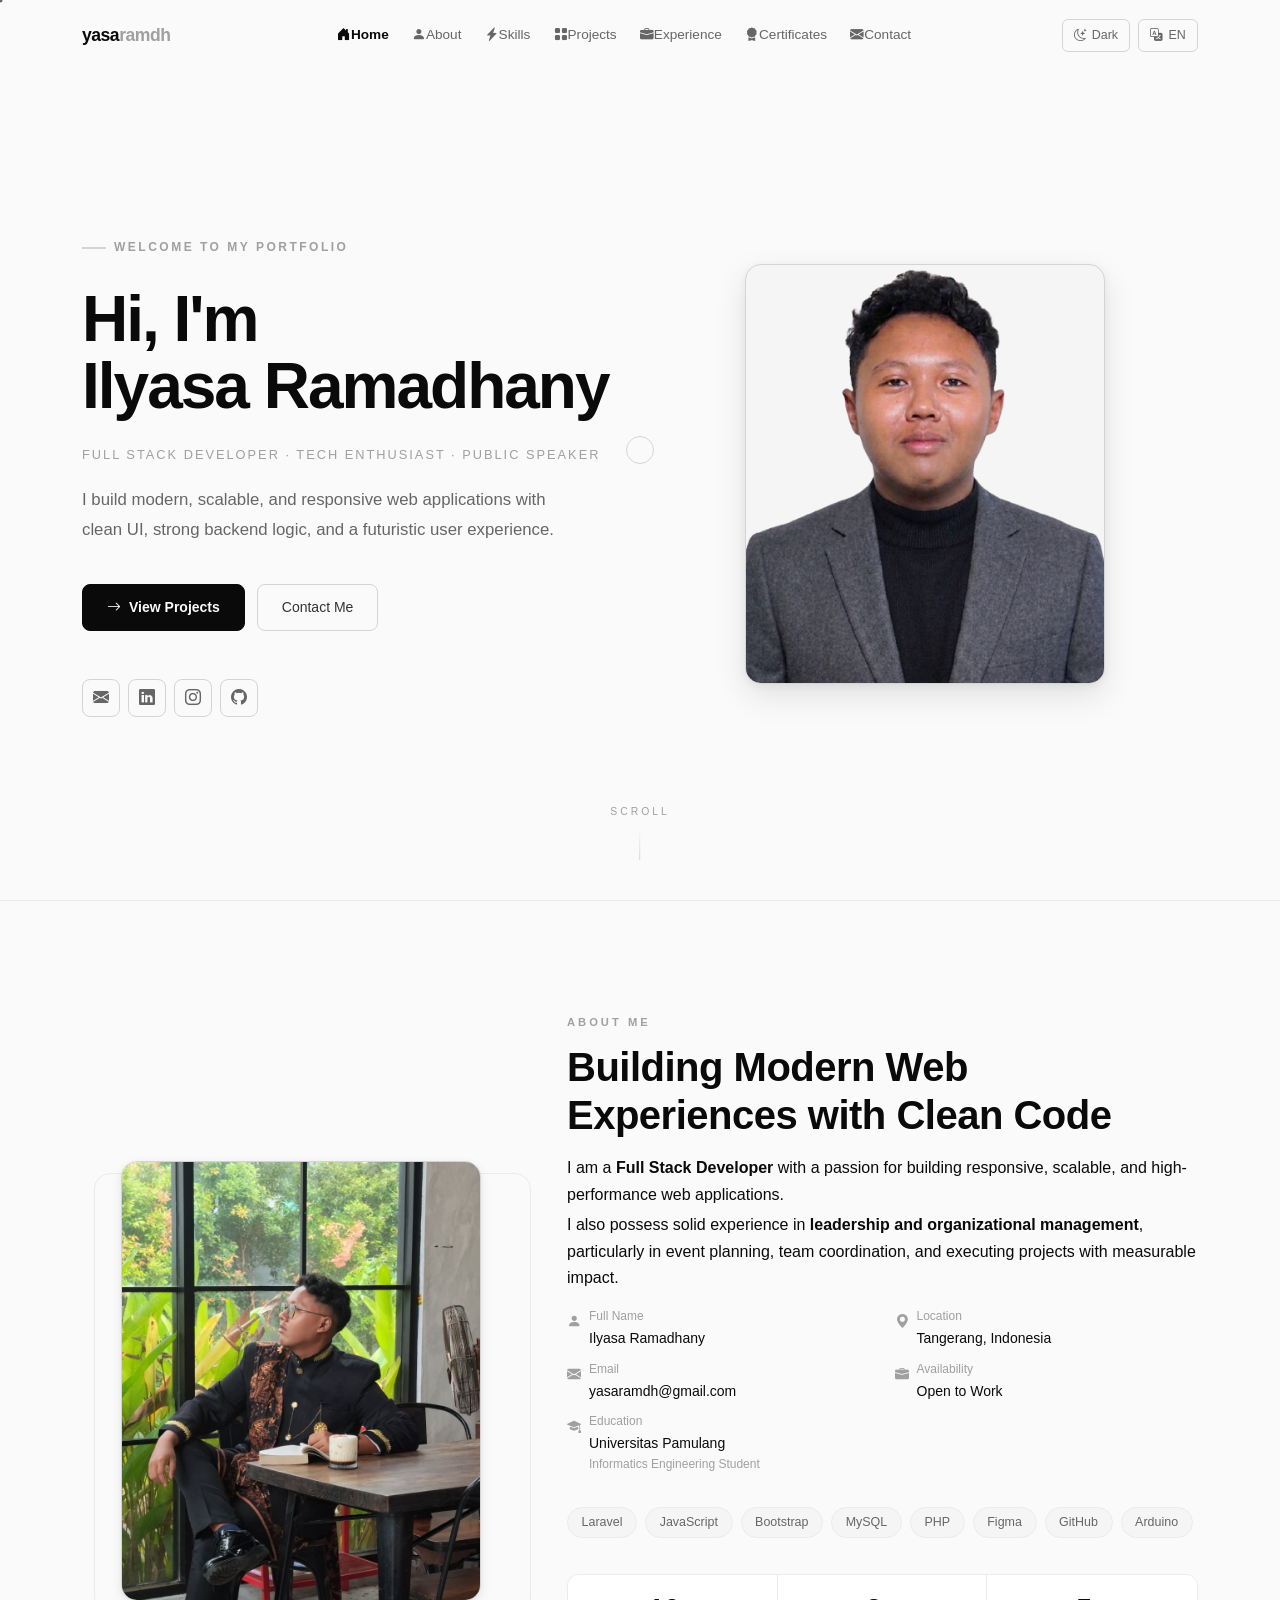
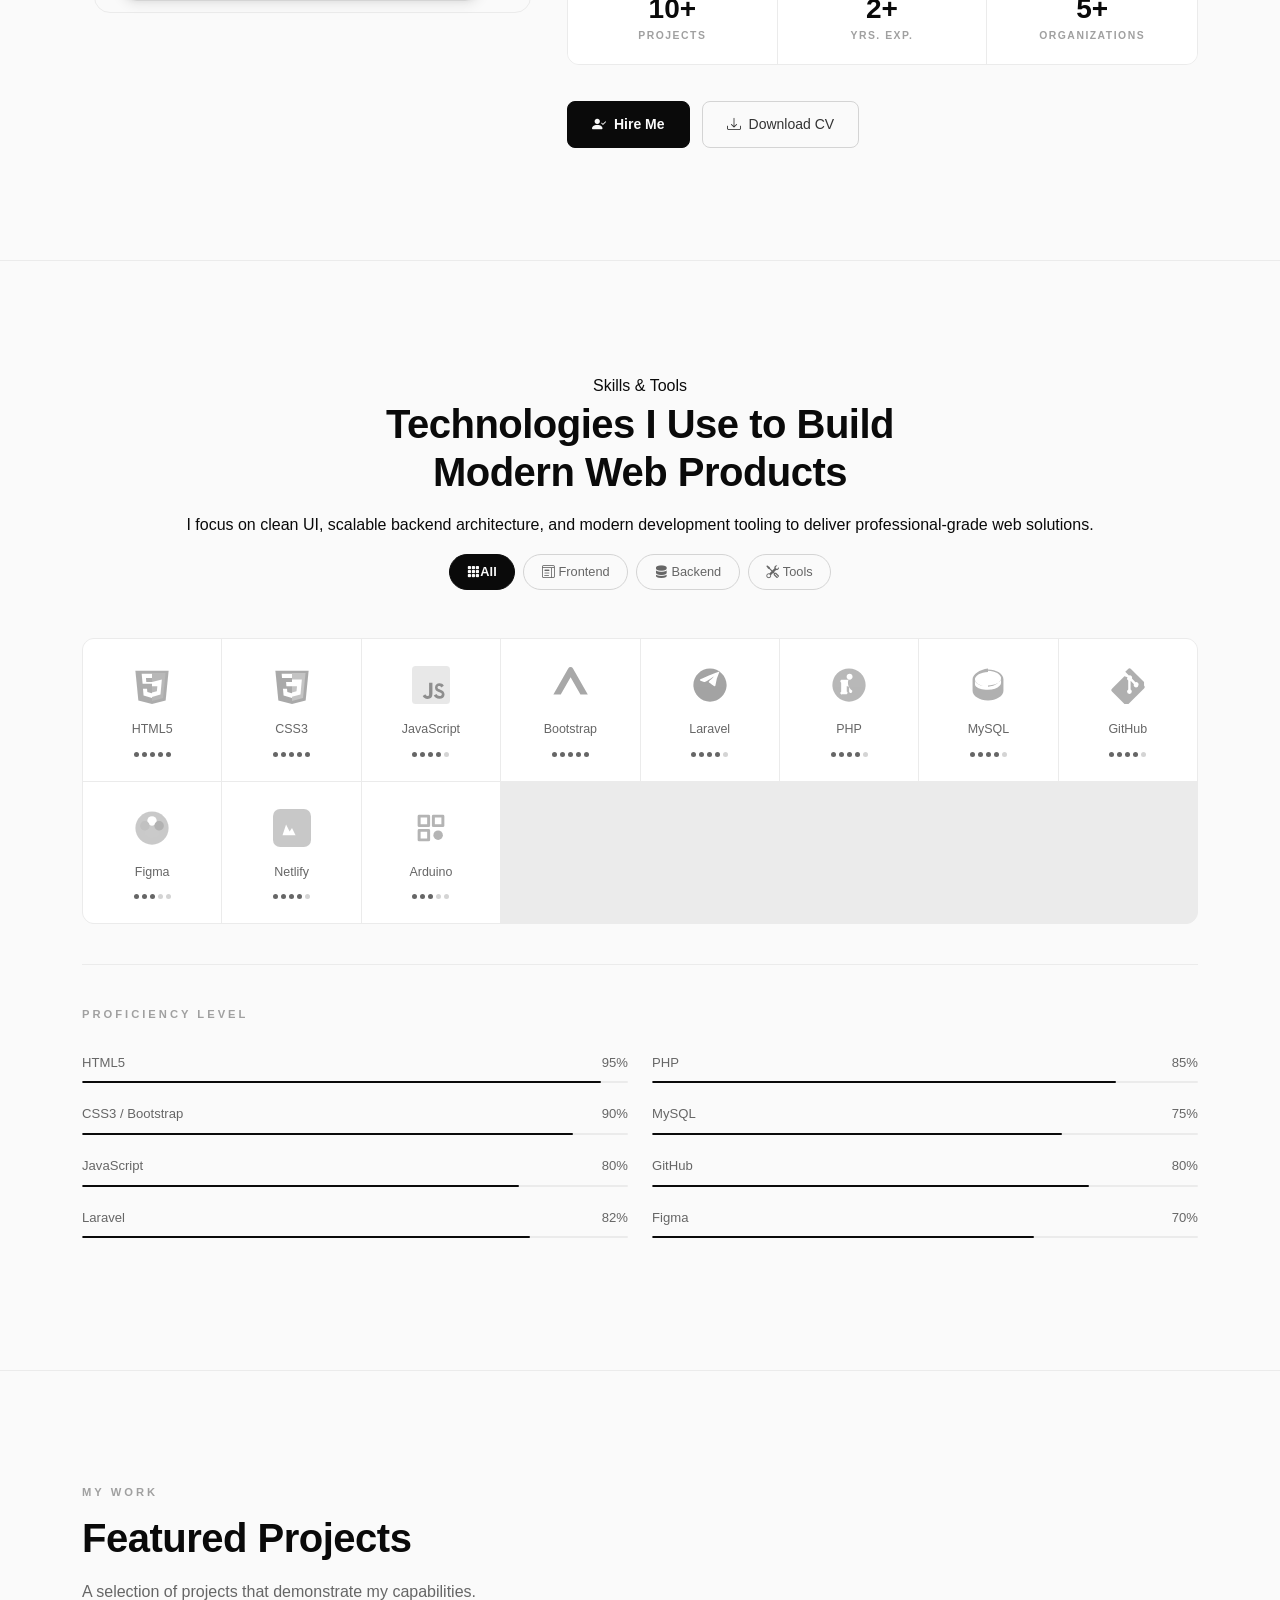
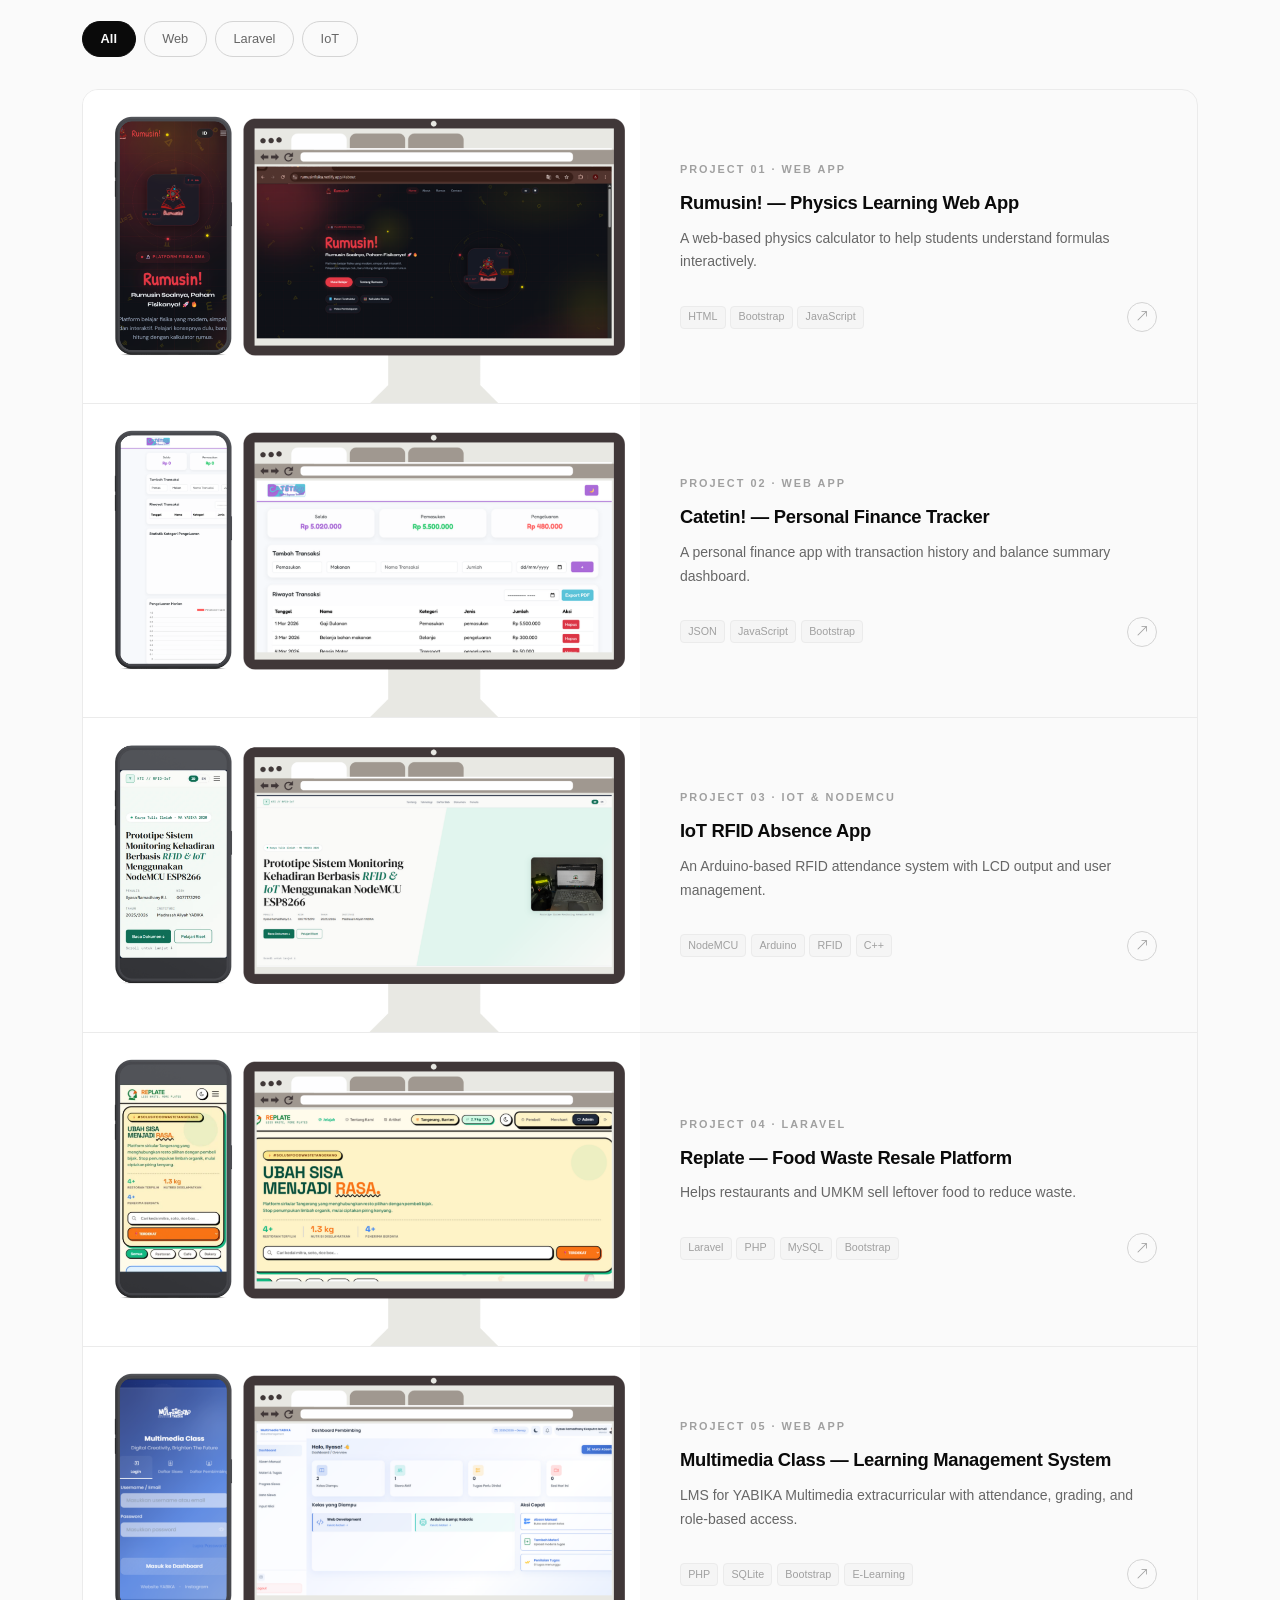
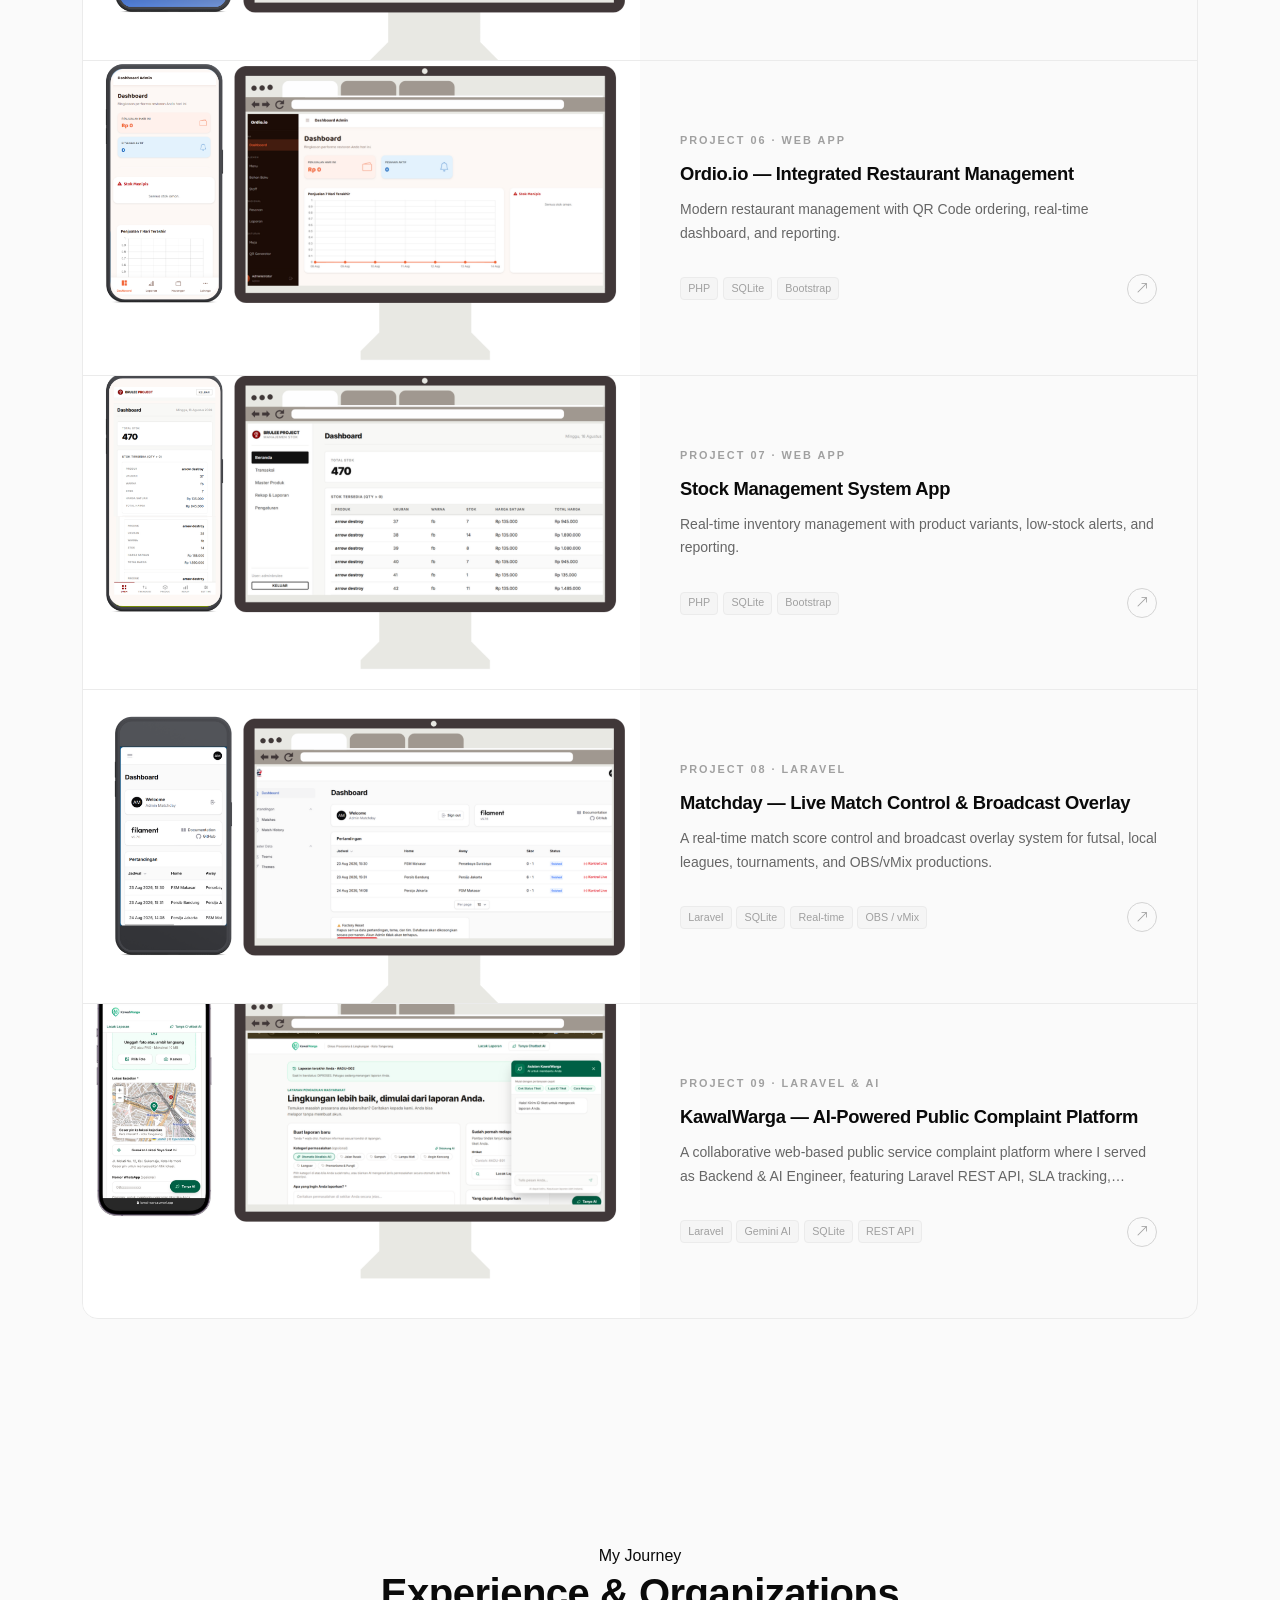
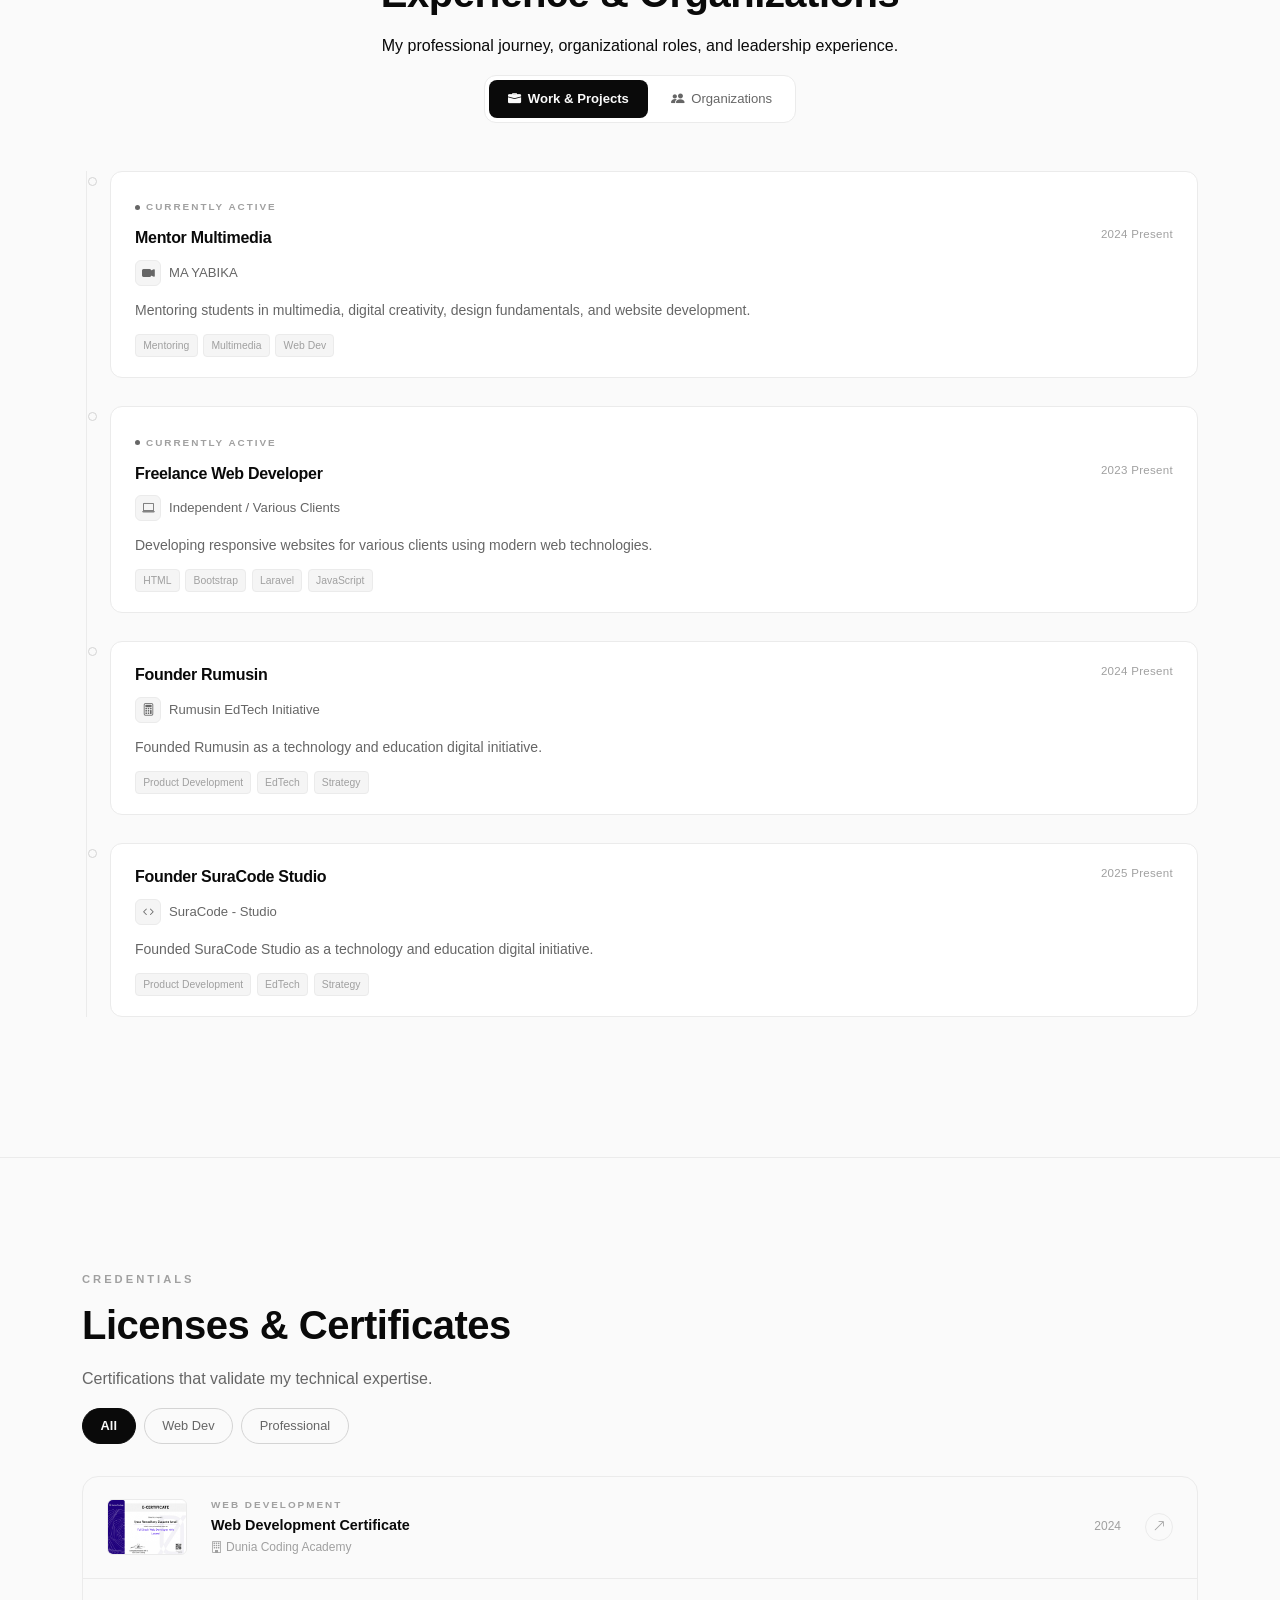
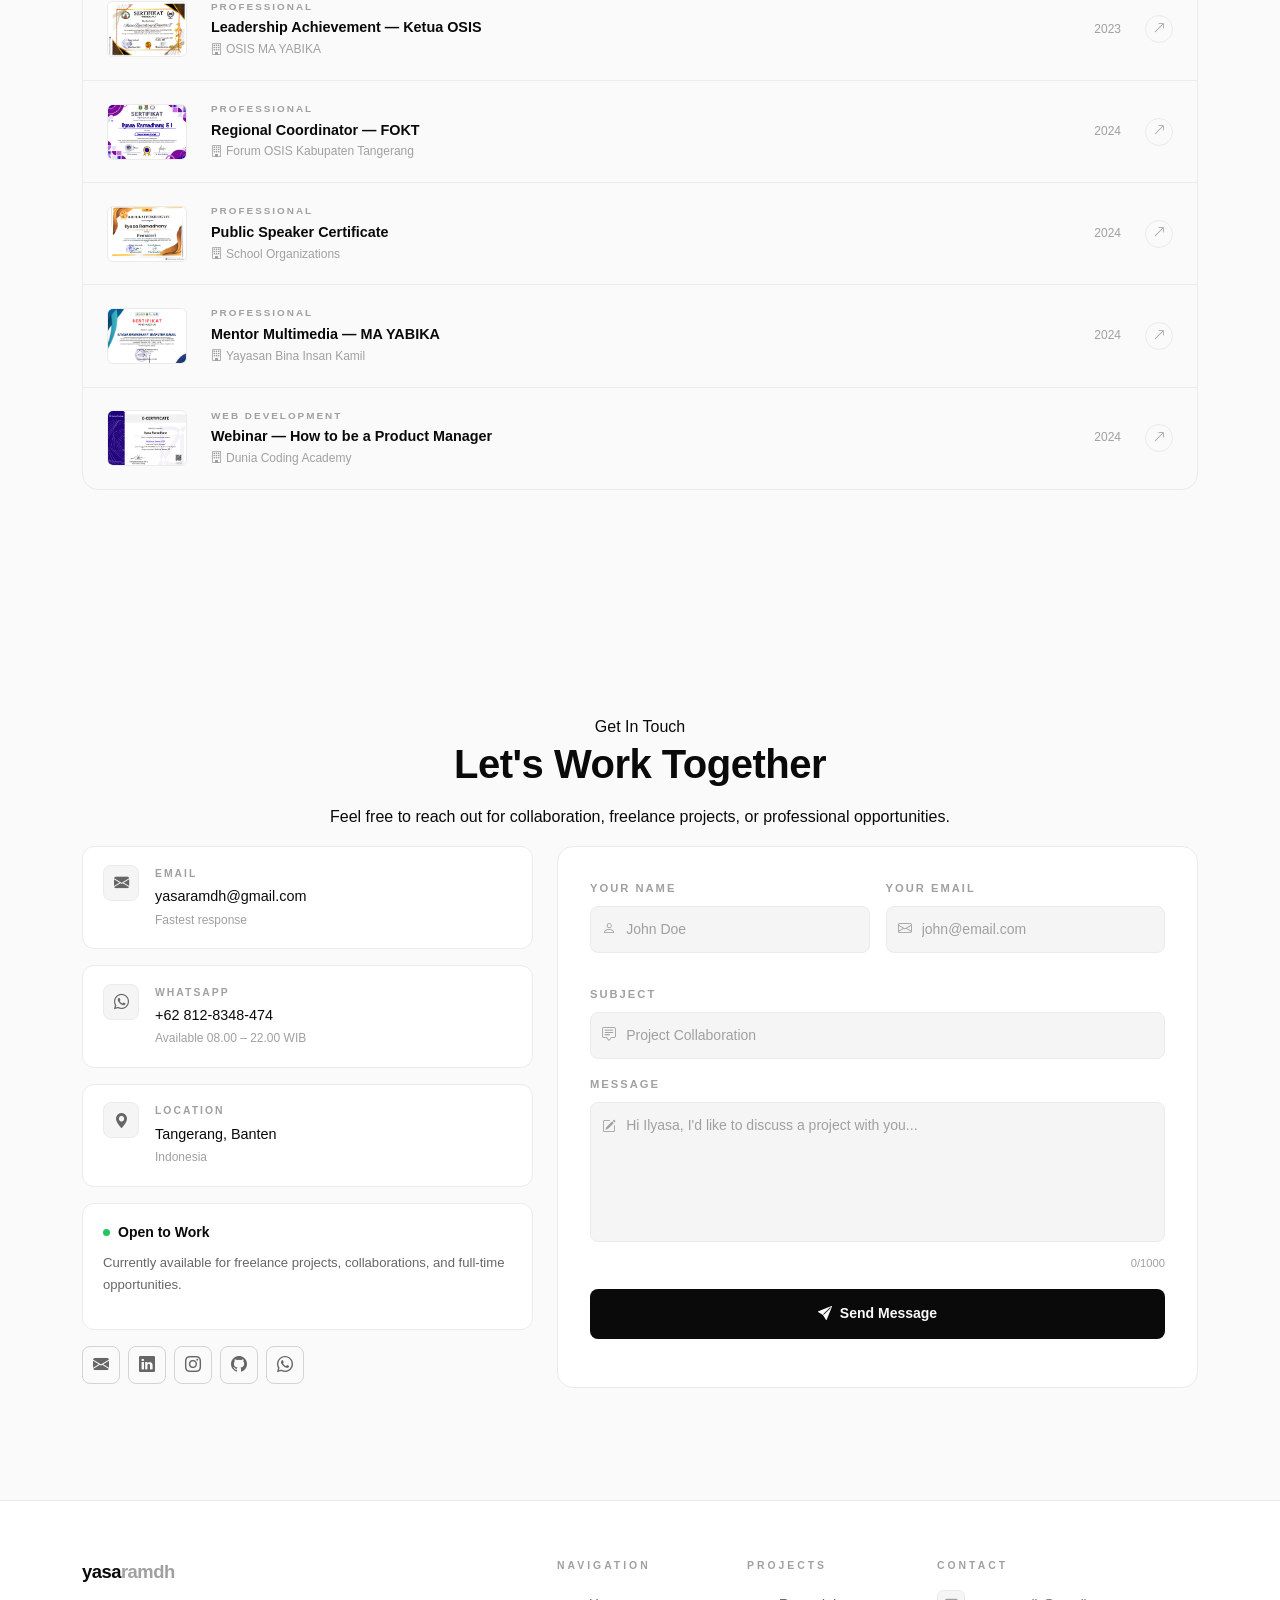
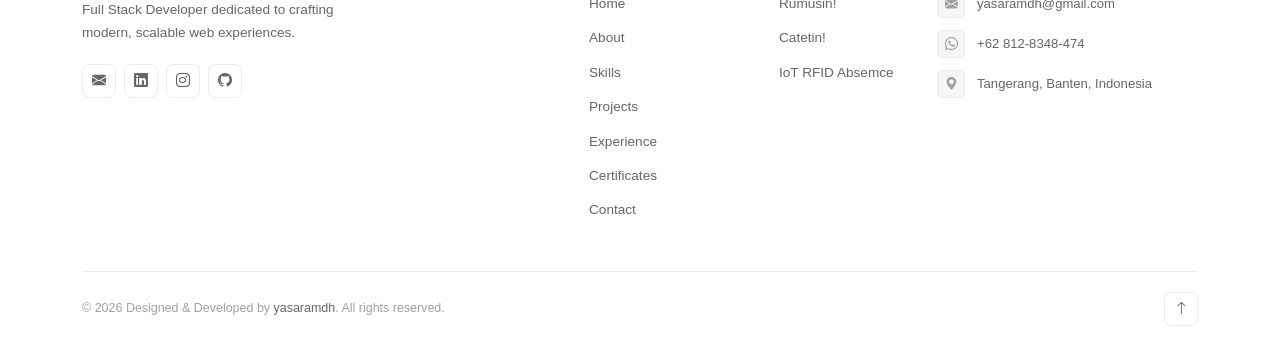
==== commit 36b23383: "Add KawalWarga project to portfolio under Laravel filter" ====
--- a/index.html
+++ b/index.html
@@ -738,6 +738,23 @@
           </div>
         </div>
 
+        <div class="proj-row" data-cat="laravel" data-project="kawalwarga">
+          <div class="proj-row-thumb">
+            <img src="assets/img/app/kawal-warga-apps.png" alt="KawalWarga">
+          </div>
+          <div class="proj-row-body">
+            <div class="proj-row-num">Project 09 &middot; Laravel &amp; AI</div>
+            <div class="proj-row-title">KawalWarga &mdash; AI-Powered Public Complaint Platform</div>
+            <p class="proj-row-desc"
+              data-lang-en="A collaborative web-based public service complaint platform where I served as Backend &amp; AI Engineer, featuring Laravel REST API, SLA tracking, duplicate detection, and Google Gemini AI triage &amp; chatbot."
+              data-lang-id="Platform pengaduan layanan masyarakat berbasis web kolaboratif dengan peran sebagai Backend &amp; AI Engineer, menghadirkan REST API Laravel, pelacakan SLA, deteksi duplikasi lokasi, serta triase &amp; chatbot Google Gemini AI.">A collaborative web-based public service complaint platform where I served as Backend &amp; AI Engineer, featuring Laravel REST API, SLA tracking, duplicate detection, and Google Gemini AI triage &amp; chatbot.</p>
+            <div class="proj-row-footer">
+              <div class="proj-row-tags"><span class="proj-row-tag">Laravel</span><span class="proj-row-tag">Gemini AI</span><span class="proj-row-tag">SQLite</span><span class="proj-row-tag">REST API</span></div>
+              <div class="proj-row-arrow"><i class="bi bi-arrow-up-right"></i></div>
+            </div>
+          </div>
+        </div>
+
       </div>
     </div>
   </section>
